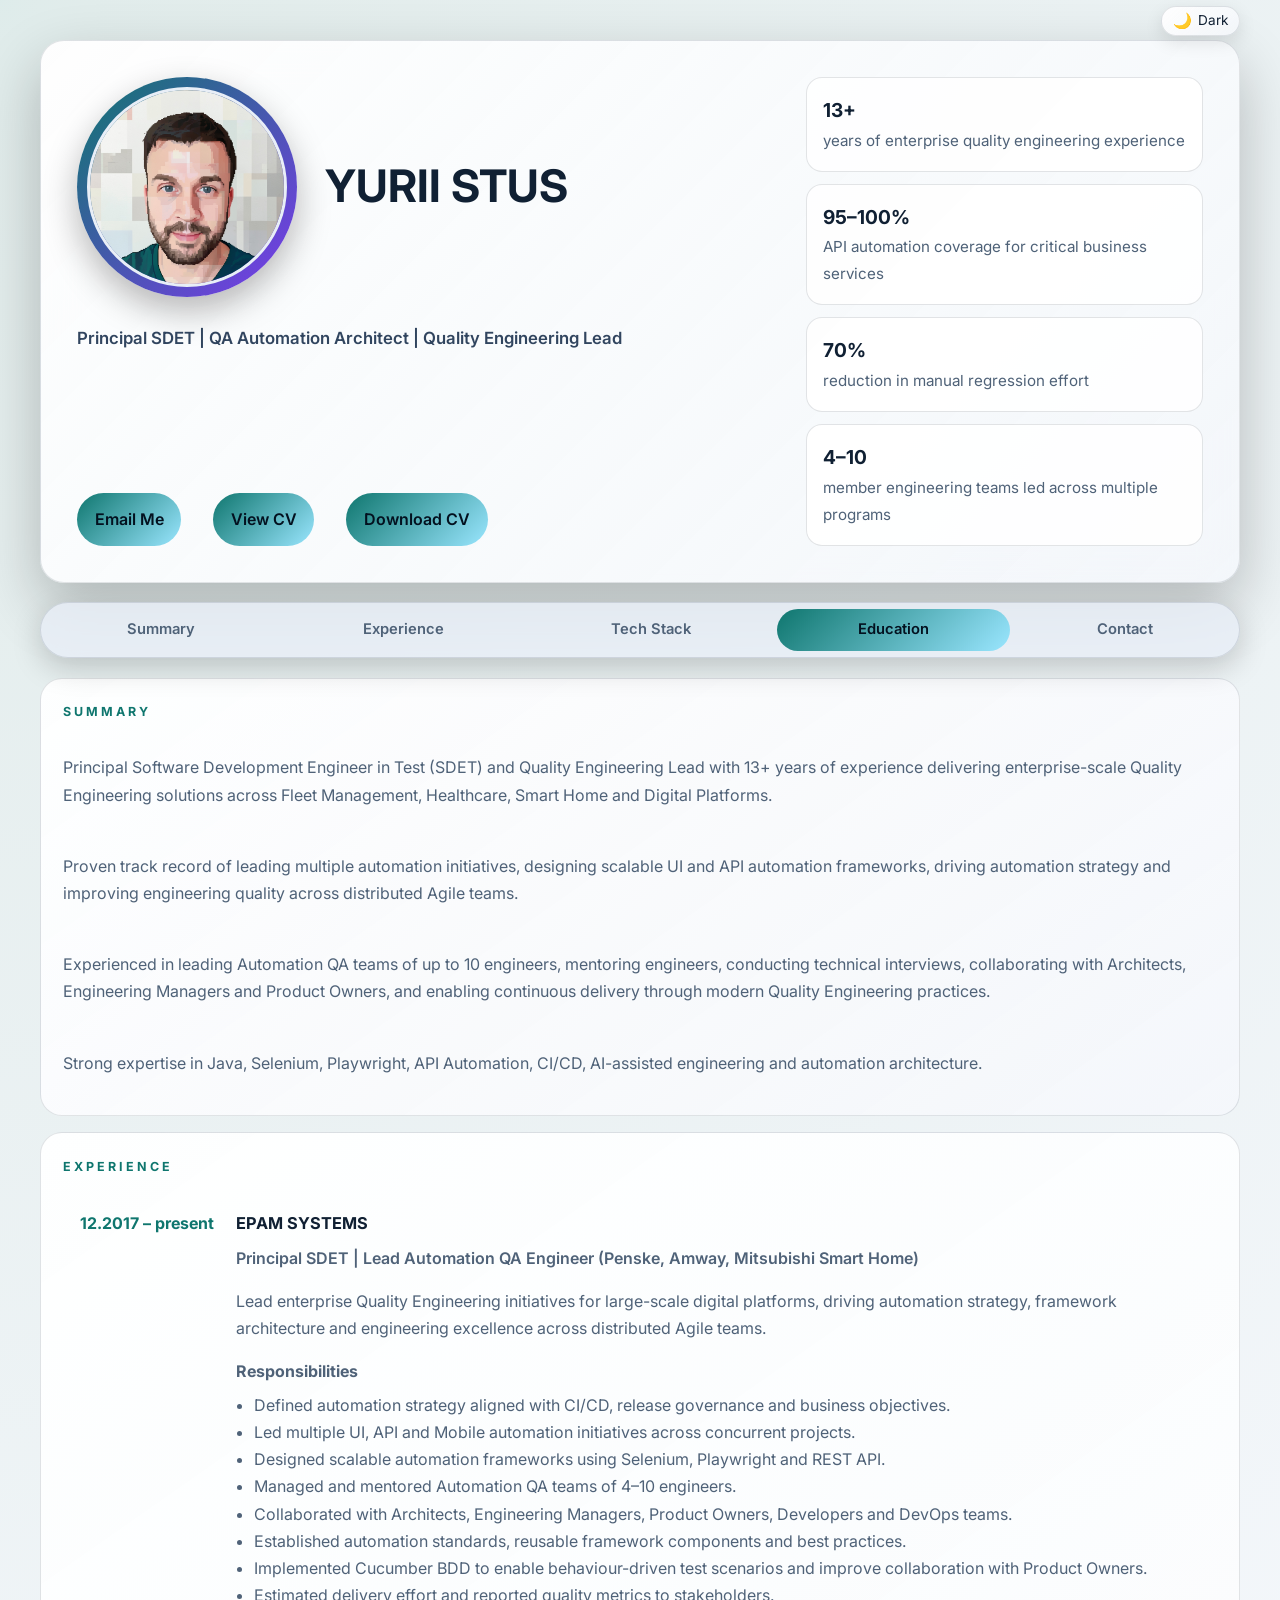
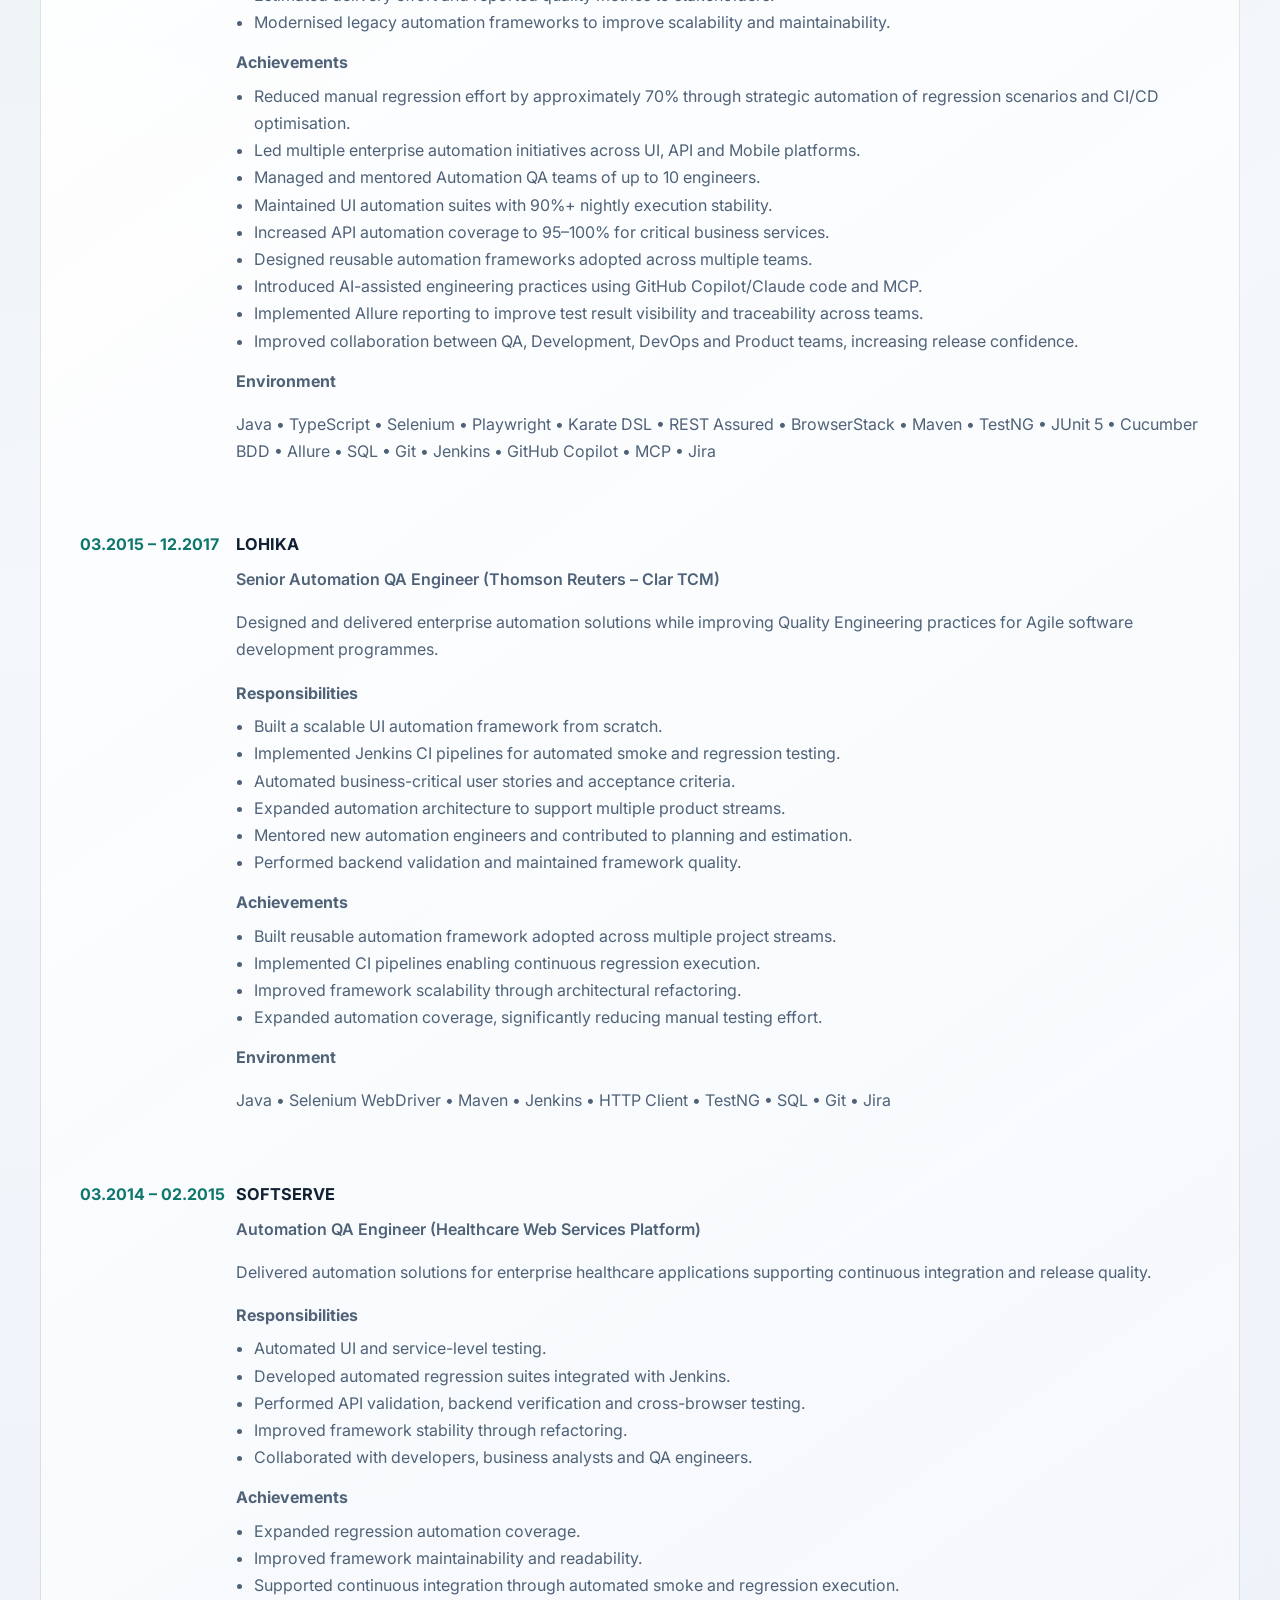
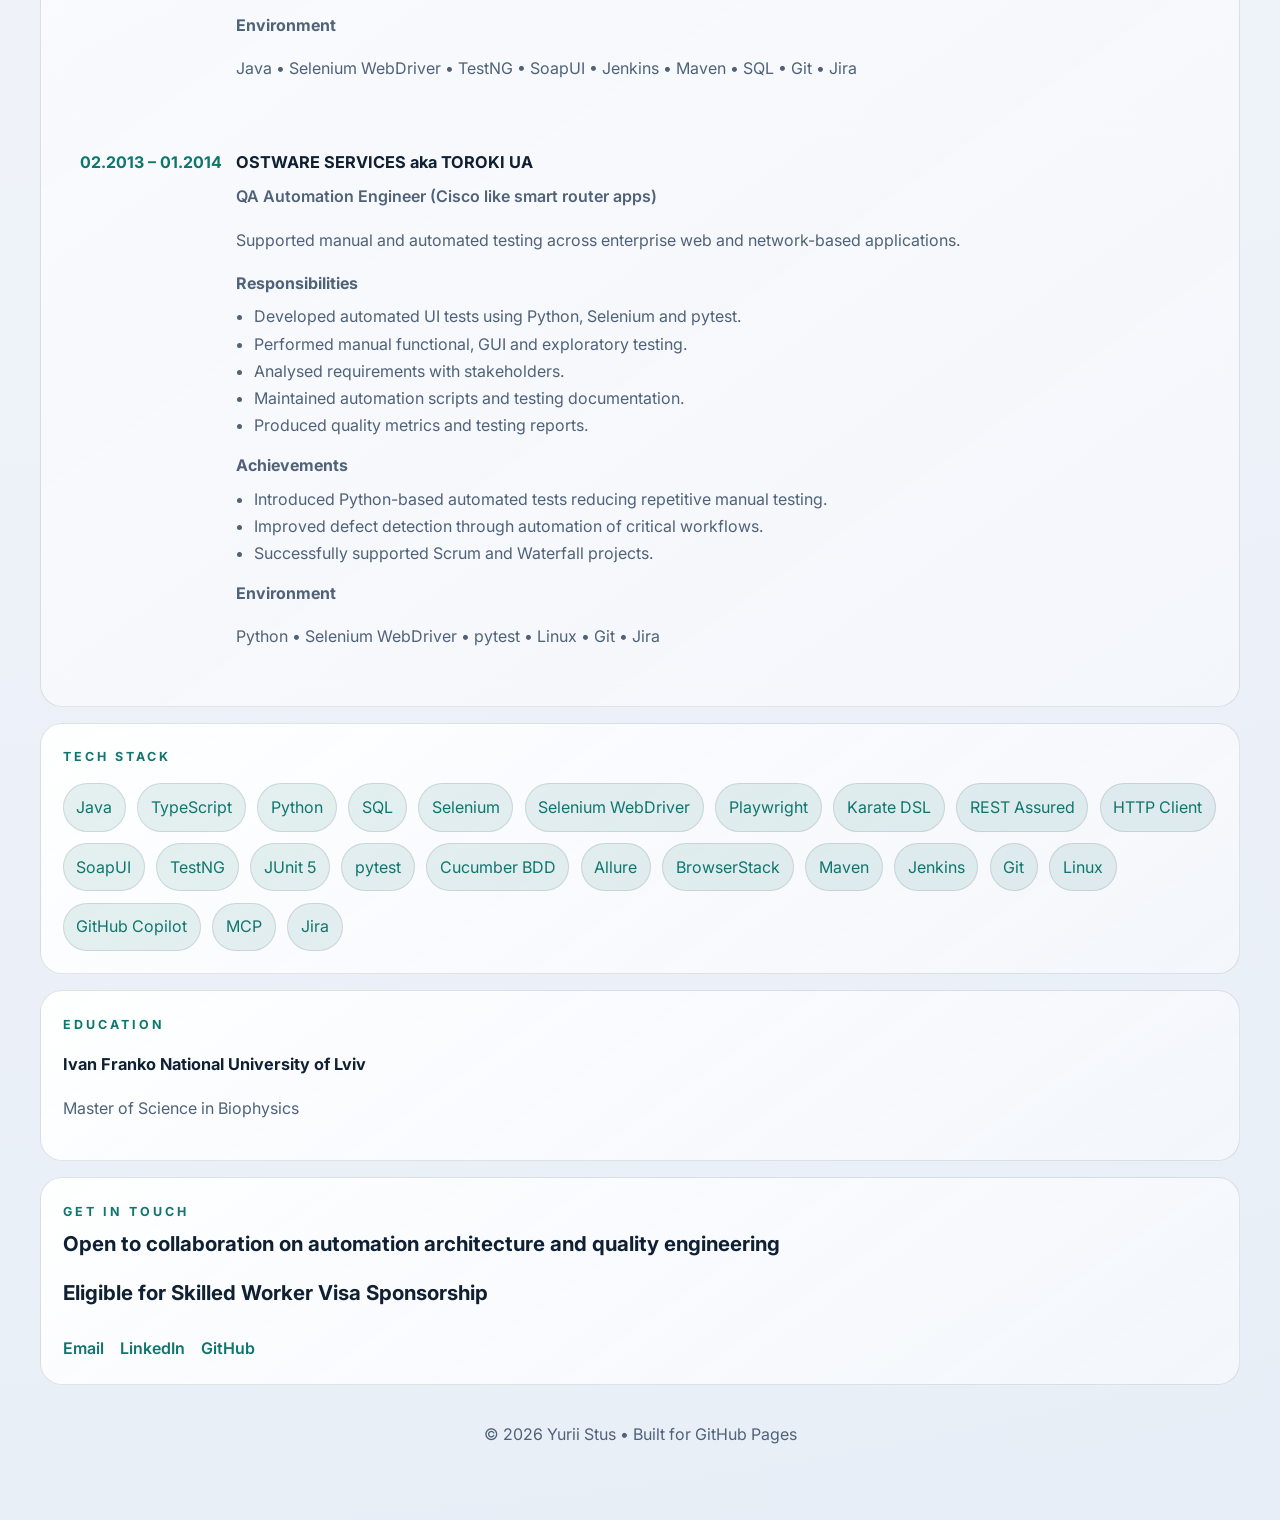
==== about/index.html @ 081aae64 "Enhance about page with profile, tech stack, and email modal Add profile photo and favicon, introduc" ====
<!DOCTYPE html>
<html lang="en">
  <head>
    <meta charset="UTF-8" />
    <meta name="viewport" content="width=device-width, initial-scale=1.0" />
    <link rel="icon" type="image/png" href="assets/favicon.png" />
    <link rel="apple-touch-icon" href="assets/favicon.png" />
    <title>Yurii Stus | About</title>
    <meta
      name="description"
      content="About Yurii Stus, Principal SDET and QA Automation Architect focused on quality engineering, automation strategy, and AI-assisted delivery."
    />
    <link rel="preconnect" href="https://fonts.googleapis.com" />
    <link rel="preconnect" href="https://fonts.gstatic.com" crossorigin />
    <link href="https://fonts.googleapis.com/css2?family=Inter:wght@400;500;600;700;800&display=swap" rel="stylesheet" />
    <link rel="stylesheet" href="styles.css?v=4" />
  </head>
  <body>
    <div class="page-shell">
      <button class="theme-toggle" id="themeToggle" type="button" aria-label="Toggle theme" aria-pressed="false">
        <span class="theme-toggle__icon">🌙</span>
        <span class="theme-toggle__text">Dark</span>
      </button>
      <header class="hero">
        <div class="hero__content">
          <div class="hero__intro">
            <div class="hero__avatar">
              <img src="assets/profile.jpg?v=2" alt="Portrait of Yurii Stus" width="180" height="180" loading="eager" />
            </div>
            <div class="hero__heading">
              <h1>YURII STUS</h1>
            </div>
          </div>
          <p class="hero__role">Principal SDET | QA Automation Architect | Quality Engineering Lead</p>
          <div class="hero__actions">
            <a class="btn btn--primary" href="mailto:stusyura@gmail.com" data-email-trigger>Email Me</a>
            <a class="btn btn--primary" href="../index.html">View CV</a>
            <a class="btn btn--primary" href="../CV.pdf" download="Yurii-Stus-CV.pdf">Download CV</a>
          </div>
        </div>
        <div class="hero__stats" aria-label="Career highlights">
          <div class="stat-card">
            <strong>13+</strong>
            <span>years of enterprise quality engineering experience</span>
          </div>
          <div class="stat-card">
            <strong>95–100%</strong>
            <span>API automation coverage for critical business services</span>
          </div>
          <div class="stat-card">
            <strong>70%</strong>
            <span>reduction in manual regression effort</span>
          </div>
          <div class="stat-card">
            <strong>4–10</strong>
            <span>member engineering teams led across multiple programs</span>
          </div>
        </div>
      </header>

      <nav class="section-nav" aria-label="Page sections">
        <a href="#summary">Summary</a>
        <a href="#experience">Experience</a>
        <a href="#techstack">Tech Stack</a>
        <a href="#education">Education</a>
        <a href="#contact">Contact</a>
      </nav>

      <main>
        <section id="summary" class="panel">
          <div class="panel__header">
            <p class="eyebrow">Summary</p>
          </div>
          <div class="copy-block">
            <p>Principal Software Development Engineer in Test (SDET) and Quality Engineering Lead with 13+ years of experience delivering enterprise-scale Quality Engineering solutions across Fleet Management, Healthcare, Smart Home and Digital Platforms.</p>
            <p>Proven track record of leading multiple automation initiatives, designing scalable UI and API automation frameworks, driving automation strategy and improving engineering quality across distributed Agile teams.</p>
            <p>Experienced in leading Automation QA teams of up to 10 engineers, mentoring engineers, conducting technical interviews, collaborating with Architects, Engineering Managers and Product Owners, and enabling continuous delivery through modern Quality Engineering practices.</p>
            <p>Strong expertise in Java, Selenium, Playwright, API Automation, CI/CD, AI-assisted engineering and automation architecture.</p>
          </div>
        </section>

        <section id="experience" class="panel">
          <div class="panel__header">
            <p class="eyebrow">Experience</p>
          </div>
          <div class="timeline">
            <article class="timeline-item">
              <div class="timeline-item__meta">12.2017 – present</div>
              <div>
                <h3>EPAM SYSTEMS</h3>
                <p class="timeline-item__role">Principal SDET | Lead Automation QA Engineer (Penske, Amway, Mitsubishi Smart Home)</p>
                <p>Lead enterprise Quality Engineering initiatives for large-scale digital platforms, driving automation strategy, framework architecture and engineering excellence across distributed Agile teams.</p>
                <p class="timeline-item__subheading">Responsibilities</p>
                <ul>
                  <li>Defined automation strategy aligned with CI/CD, release governance and business objectives.</li>
                  <li>Led multiple UI, API and Mobile automation initiatives across concurrent projects.</li>
                  <li>Designed scalable automation frameworks using Selenium, Playwright and REST API.</li>
                  <li>Managed and mentored Automation QA teams of 4–10 engineers.</li>
                  <li>Collaborated with Architects, Engineering Managers, Product Owners, Developers and DevOps teams.</li>
                  <li>Established automation standards, reusable framework components and best practices.</li>
                  <li>Implemented Cucumber BDD to enable behaviour-driven test scenarios and improve collaboration with Product Owners.</li>
                  <li>Estimated delivery effort and reported quality metrics to stakeholders.</li>
                  <li>Modernised legacy automation frameworks to improve scalability and maintainability.</li>
                </ul>
                <p class="timeline-item__subheading">Achievements</p>
                <ul>
                  <li>Reduced manual regression effort by approximately 70% through strategic automation of regression scenarios and CI/CD optimisation.</li>
                  <li>Led multiple enterprise automation initiatives across UI, API and Mobile platforms.</li>
                  <li>Managed and mentored Automation QA teams of up to 10 engineers.</li>
                  <li>Maintained UI automation suites with 90%+ nightly execution stability.</li>
                  <li>Increased API automation coverage to 95–100% for critical business services.</li>
                  <li>Designed reusable automation frameworks adopted across multiple teams.</li>
                  <li>Introduced AI-assisted engineering practices using GitHub Copilot/Claude code and MCP.</li>
                  <li>Implemented Allure reporting to improve test result visibility and traceability across teams.</li>
                  <li>Improved collaboration between QA, Development, DevOps and Product teams, increasing release confidence.</li>
                </ul>
                <p class="timeline-item__subheading">Environment</p>
                <p class="timeline-item__env">Java • TypeScript • Selenium • Playwright • Karate DSL • REST Assured • BrowserStack • Maven • TestNG • JUnit 5 • Cucumber BDD • Allure • SQL • Git • Jenkins • GitHub Copilot • MCP • Jira</p>
              </div>
            </article>

            <article class="timeline-item">
              <div class="timeline-item__meta">03.2015 – 12.2017</div>
              <div>
                <h3>LOHIKA</h3>
                <p class="timeline-item__role">Senior Automation QA Engineer (Thomson Reuters – Clar TCM)</p>
                <p>Designed and delivered enterprise automation solutions while improving Quality Engineering practices for Agile software development programmes.</p>
                <p class="timeline-item__subheading">Responsibilities</p>
                <ul>
                  <li>Built a scalable UI automation framework from scratch.</li>
                  <li>Implemented Jenkins CI pipelines for automated smoke and regression testing.</li>
                  <li>Automated business-critical user stories and acceptance criteria.</li>
                  <li>Expanded automation architecture to support multiple product streams.</li>
                  <li>Mentored new automation engineers and contributed to planning and estimation.</li>
                  <li>Performed backend validation and maintained framework quality.</li>
                </ul>
                <p class="timeline-item__subheading">Achievements</p>
                <ul>
                  <li>Built reusable automation framework adopted across multiple project streams.</li>
                  <li>Implemented CI pipelines enabling continuous regression execution.</li>
                  <li>Improved framework scalability through architectural refactoring.</li>
                  <li>Expanded automation coverage, significantly reducing manual testing effort.</li>
                </ul>
                <p class="timeline-item__subheading">Environment</p>
                <p class="timeline-item__env">Java • Selenium WebDriver • Maven • Jenkins • HTTP Client • TestNG • SQL • Git • Jira</p>
              </div>
            </article>

            <article class="timeline-item">
              <div class="timeline-item__meta">03.2014 – 02.2015</div>
              <div>
                <h3>SOFTSERVE</h3>
                <p class="timeline-item__role">Automation QA Engineer (Healthcare Web Services Platform)</p>
                <p>Delivered automation solutions for enterprise healthcare applications supporting continuous integration and release quality.</p>
                <p class="timeline-item__subheading">Responsibilities</p>
                <ul>
                  <li>Automated UI and service-level testing.</li>
                  <li>Developed automated regression suites integrated with Jenkins.</li>
                  <li>Performed API validation, backend verification and cross-browser testing.</li>
                  <li>Improved framework stability through refactoring.</li>
                  <li>Collaborated with developers, business analysts and QA engineers.</li>
                </ul>
                <p class="timeline-item__subheading">Achievements</p>
                <ul>
                  <li>Expanded regression automation coverage.</li>
                  <li>Improved framework maintainability and readability.</li>
                  <li>Supported continuous integration through automated smoke and regression execution.</li>
                </ul>
                <p class="timeline-item__subheading">Environment</p>
                <p class="timeline-item__env">Java • Selenium WebDriver • TestNG • SoapUI • Jenkins • Maven • SQL • Git • Jira</p>
              </div>
            </article>

            <article class="timeline-item">
              <div class="timeline-item__meta">02.2013 – 01.2014</div>
              <div>
                <h3>OSTWARE SERVICES aka TOROKI UA</h3>
                <p class="timeline-item__role">QA Automation Engineer (Cisco like smart router apps)</p>
                <p>Supported manual and automated testing across enterprise web and network-based applications.</p>
                <p class="timeline-item__subheading">Responsibilities</p>
                <ul>
                  <li>Developed automated UI tests using Python, Selenium and pytest.</li>
                  <li>Performed manual functional, GUI and exploratory testing.</li>
                  <li>Analysed requirements with stakeholders.</li>
                  <li>Maintained automation scripts and testing documentation.</li>
                  <li>Produced quality metrics and testing reports.</li>
                </ul>
                <p class="timeline-item__subheading">Achievements</p>
                <ul>
                  <li>Introduced Python-based automated tests reducing repetitive manual testing.</li>
                  <li>Improved defect detection through automation of critical workflows.</li>
                  <li>Successfully supported Scrum and Waterfall projects.</li>
                </ul>
                <p class="timeline-item__subheading">Environment</p>
                <p class="timeline-item__env">Python • Selenium WebDriver • pytest • Linux • Git • Jira</p>
              </div>
            </article>
          </div>
        </section>

        <section id="techstack" class="panel">
          <div class="panel__header">
            <p class="eyebrow">Tech Stack</p>
          </div>
          <div class="badge-list">
            <span>Java</span>
            <span>TypeScript</span>
            <span>Python</span>
            <span>SQL</span>
            <span>Selenium</span>
            <span>Selenium WebDriver</span>
            <span>Playwright</span>
            <span>Karate DSL</span>
            <span>REST Assured</span>
            <span>HTTP Client</span>
            <span>SoapUI</span>
            <span>TestNG</span>
            <span>JUnit 5</span>
            <span>pytest</span>
            <span>Cucumber BDD</span>
            <span>Allure</span>
            <span>BrowserStack</span>
            <span>Maven</span>
            <span>Jenkins</span>
            <span>Git</span>
            <span>Linux</span>
            <span>GitHub Copilot</span>
            <span>MCP</span>
            <span>Jira</span>
          </div>
        </section>

        <section id="education" class="panel">
          <div class="panel__header">
            <p class="eyebrow">Education</p>
          </div>
          <div class="education-list">
            <article>
              <h3>Ivan Franko National University of Lviv</h3>
              <p>Master of Science in Biophysics</p>
            </article>
          </div>
        </section>

        <section id="contact" class="panel panel--contact">
          <div class="panel__header">
            <p class="eyebrow">Get in Touch</p>
            <p class="contact-heading contact-heading--lead">Open to collaboration on automation architecture and quality engineering</p>
          </div>
          <p class="contact-heading">Eligible for Skilled Worker Visa Sponsorship</p>
          <div class="contact-links">
            <a href="mailto:stusyura@gmail.com" data-email-trigger>Email</a>
            <a href="https://www.linkedin.com/in/yury-stus-a6939b69/" target="_blank" rel="noreferrer">LinkedIn</a>
            <a href="https://github.com/yurastus" target="_blank" rel="noreferrer">GitHub</a>
          </div>
        </section>
      </main>

      <footer class="footer">
        <p>© <span id="year"></span> Yurii Stus • Built for GitHub Pages</p>
      </footer>
    </div>

    <div class="email-modal" id="emailModal" hidden>
      <div class="email-modal__backdrop" data-email-close></div>
      <div class="email-modal__dialog" role="dialog" aria-modal="true" aria-labelledby="emailModalTitle">
        <button class="email-modal__close" type="button" data-email-close aria-label="Close">&times;</button>
        <p class="eyebrow">Get in touch</p>
        <h2 id="emailModalTitle" class="email-modal__title">Email Yurii</h2>
        <p class="email-modal__desc">Pick your mail app — your message opens pre-filled and ready to send.</p>
        <div class="email-modal__address">
          <span id="emailModalAddress">stusyura@gmail.com</span>
          <button class="email-modal__copy" type="button" data-email-copy>Copy</button>
        </div>
        <div class="email-modal__actions">
          <a class="btn btn--primary" data-email-gmail target="_blank" rel="noopener noreferrer">Open in Gmail</a>
          <a class="btn btn--secondary" data-email-outlook target="_blank" rel="noopener noreferrer">Open in Outlook</a>
          <a class="btn btn--secondary" data-email-default>Default mail app</a>
        </div>
      </div>
    </div>

    <script>
      const yearLabel = document.getElementById('year');
      const themeToggle = document.getElementById('themeToggle');
      const root = document.documentElement;
      const storedTheme = localStorage.getItem('about-theme');
      const prefersDark = window.matchMedia('(prefers-color-scheme: dark)').matches;
      const initialTheme = storedTheme || (prefersDark ? 'dark' : 'light');

      if (yearLabel) {
        yearLabel.textContent = new Date().getFullYear();
      }

      const applyTheme = (theme) => {
        const isDark = theme === 'dark';
        root.setAttribute('data-theme', theme);
        themeToggle.setAttribute('aria-pressed', String(isDark));
        themeToggle.querySelector('.theme-toggle__icon').textContent = isDark ? '☀️' : '🌙';
        themeToggle.querySelector('.theme-toggle__text').textContent = isDark ? 'Light' : 'Dark';
      };

      applyTheme(initialTheme);

      themeToggle.addEventListener('click', () => {
        const nextTheme = root.getAttribute('data-theme') === 'dark' ? 'light' : 'dark';
        localStorage.setItem('about-theme', nextTheme);
        applyTheme(nextTheme);
      });

      (function setupEmailModal() {
        const modal = document.getElementById('emailModal');
        const triggers = document.querySelectorAll('[data-email-trigger]');
        if (!modal || !triggers.length) return;

        const address = 'stusyura@gmail.com';
        const subject = "Let's connect — opportunity to discuss";
        const body = 'Hi Yurii,\n\n';
        const enc = encodeURIComponent;

        const dialog = modal.querySelector('.email-modal__dialog');
        const copyBtn = modal.querySelector('[data-email-copy]');
        const gmailLink = modal.querySelector('[data-email-gmail]');
        const outlookLink = modal.querySelector('[data-email-outlook]');
        const defaultLink = modal.querySelector('[data-email-default]');

        gmailLink.href = `https://mail.google.com/mail/?view=cm&fs=1&to=${enc(address)}&su=${enc(subject)}&body=${enc(body)}`;
        outlookLink.href = `https://outlook.office.com/mail/deeplink/compose?to=${enc(address)}&subject=${enc(subject)}&body=${enc(body)}`;
        defaultLink.href = `mailto:${address}?subject=${enc(subject)}&body=${enc(body)}`;

        let lastFocused = null;

        const openModal = (event) => {
          if (event) event.preventDefault();
          lastFocused = document.activeElement;
          modal.hidden = false;
          document.body.style.overflow = 'hidden';
          requestAnimationFrame(() => modal.classList.add('is-open'));
          gmailLink.focus();
        };

        const closeModal = () => {
          modal.classList.remove('is-open');
          document.body.style.overflow = '';
          const finish = () => {
            modal.hidden = true;
            dialog.removeEventListener('transitionend', finish);
          };
          dialog.addEventListener('transitionend', finish);
          setTimeout(finish, 250);
          if (lastFocused && typeof lastFocused.focus === 'function') lastFocused.focus();
        };

        triggers.forEach((trigger) => trigger.addEventListener('click', openModal));

        modal.querySelectorAll('[data-email-close]').forEach((el) => el.addEventListener('click', closeModal));

        document.addEventListener('keydown', (event) => {
          if (event.key === 'Escape' && !modal.hidden) closeModal();
        });

        copyBtn.addEventListener('click', async () => {
          try {
            await navigator.clipboard.writeText(address);
          } catch (err) {
            const temp = document.createElement('input');
            temp.value = address;
            document.body.appendChild(temp);
            temp.select();
            document.execCommand('copy');
            document.body.removeChild(temp);
          }
          const original = copyBtn.textContent;
          copyBtn.textContent = 'Copied!';
          copyBtn.classList.add('is-copied');
          setTimeout(() => {
            copyBtn.textContent = original;
            copyBtn.classList.remove('is-copied');
          }, 1600);
        });
      })();

      (function setupSectionNav() {
        const navLinks = document.querySelectorAll('.section-nav a');
        const sections = document.querySelectorAll('main .panel[id]');
        if (!navLinks.length || !sections.length) return;

        const setActive = (id) => {
          navLinks.forEach((link) => {
            link.classList.toggle('active', link.getAttribute('href') === `#${id}`);
          });
        };

        const observer = new IntersectionObserver(
          (entries) => {
            entries.forEach((entry) => {
              if (entry.isIntersecting) setActive(entry.target.id);
            });
          },
          { rootMargin: '-45% 0px -50% 0px', threshold: 0 }
        );

        sections.forEach((section) => observer.observe(section));
      })();
    </script>
  </body>
</html>
---- about/styles.css ----
:root {
  color-scheme: dark;
  --bg: #07111f;
  --bg-2: #111c2f;
  --panel: rgba(255, 255, 255, 0.06);
  --panel-strong: rgba(255, 255, 255, 0.09);
  --text: #f5f7fb;
  --muted: #aeb8c9;
  --accent: #67e8f9;
  --accent-2: #8b5cf6;
  --border: rgba(255, 255, 255, 0.12);
  --hero-bg: linear-gradient(135deg, rgba(255,255,255,0.08), rgba(255,255,255,0.03));
  --panel-bg: linear-gradient(145deg, rgba(255,255,255,0.07), rgba(255,255,255,0.03));
  --surface: rgba(255,255,255,0.05);
  --role-text: #dfe7ff;
  --badge-bg: rgba(103, 232, 249, 0.12);
  --badge-text: #d7f8ff;
}

:root[data-theme='light'] {
  color-scheme: light;
  --bg: #f4f7fb;
  --bg-2: #e8eef7;
  --panel: rgba(7, 17, 31, 0.04);
  --panel-strong: rgba(7, 17, 31, 0.08);
  --text: #102033;
  --muted: #4f6278;
  --accent: #0f766e;
  --accent-2: #7c3aed;
  --border: rgba(16, 32, 51, 0.12);
  --hero-bg: linear-gradient(135deg, rgba(255,255,255,0.95), rgba(244,247,251,0.85));
  --panel-bg: linear-gradient(145deg, rgba(255,255,255,0.95), rgba(244,247,251,0.9));
  --surface: rgba(255,255,255,0.9);
  --role-text: #31455f;
  --badge-bg: rgba(15, 118, 110, 0.1);
  --badge-text: #0f766e;
}

* { box-sizing: border-box; }
html { scroll-behavior: smooth; }
body {
  margin: 0;
  font-family: 'Inter', sans-serif;
  color: var(--text);
  background: radial-gradient(circle at top left, color-mix(in srgb, var(--accent) 14%, transparent) 0%, var(--bg) 45%, var(--bg-2) 100%);
  line-height: 1.7;
  transition: background 220ms ease, color 220ms ease;
}

a { color: inherit; }
.page-shell {
  width: min(1200px, calc(100% - 2rem));
  margin: 0 auto;
  padding: 2.5rem 0 3rem;
  position: relative;
}

.theme-toggle {
  position: absolute;
  top: 0.35rem;
  right: 0;
  z-index: 10;
  display: inline-flex;
  align-items: center;
  justify-content: center;
  gap: 0.35rem;
  border: 1px solid var(--border);
  background: var(--hero-bg);
  color: var(--text);
  border-radius: 999px;
  padding: 0.4rem 0.7rem;
  cursor: pointer;
  font: inherit;
  font-size: 0.85rem;
  line-height: 1;
  box-shadow: 0 6px 18px rgba(0, 0, 0, 0.1);
  backdrop-filter: blur(8px);
}

.theme-toggle__icon {
  font-size: 0.95rem;
  line-height: 1;
}

.hero {
  display: grid;
  grid-template-columns: 1.6fr 0.9fr;
  gap: 1.5rem;
  padding: 2.25rem;
  border: 1px solid var(--border);
  border-radius: 24px;
  background: var(--hero-bg);
  box-shadow: 0 24px 60px rgba(0, 0, 0, 0.24);
  backdrop-filter: blur(18px);
}

.hero__intro {
  display: flex;
  align-items: center;
  gap: 1.75rem;
  margin: 0 0 1.1rem;
}

.hero__heading {
  min-width: 0;
}

.hero__avatar {
  flex: none;
  display: grid;
  place-items: center;
  width: 220px;
  height: 220px;
  border-radius: 50%;
  background: linear-gradient(135deg, var(--accent), var(--accent-2));
  box-shadow: 0 14px 34px rgba(0, 0, 0, 0.28);
}

.hero__avatar img {
  display: block;
  width: 200px;
  height: 200px;
  border-radius: 50%;
  object-fit: cover;
  object-position: 50% 25%;
  border: 3px solid var(--bg-2);
  box-sizing: border-box;
}

.eyebrow {
  margin: 0 0 0.45rem;
  font-size: 0.78rem;
  font-weight: 700;
  letter-spacing: 0.24em;
  text-transform: uppercase;
  color: var(--accent);
}

.hero h1,
.panel h2 {
  margin: 0;
  font-size: clamp(2rem, 3.5vw, 2.8rem);
  line-height: 1.1;
}

.hero__role {
  margin: 0.6rem 0 0.9rem;
  font-size: 1.05rem;
  font-weight: 600;
  color: var(--role-text);
}

.hero__bio {
  margin: 0 0 1rem;
  max-width: 60ch;
  color: var(--muted);
}

.hero__content {
  display: flex;
  flex-direction: column;
}

.hero__actions {
  display: flex;
  flex-wrap: wrap;
  justify-content: flex-start;
  gap: 2rem;
  margin-top: auto;
  padding-top: 1.5rem;
}

.btn {
  display: inline-flex;
  align-items: center;
  justify-content: center;
  padding: 0.8rem 1.1rem;
  border-radius: 999px;
  text-decoration: none;
  font-weight: 600;
  transition: transform 180ms ease, background 180ms ease;
}

.btn:hover { transform: translateY(-1px); }
.btn--primary {
  color: #03111f;
  background: linear-gradient(135deg, var(--accent), #9ae6ff);
}
.btn--secondary {
  color: var(--text);
  border: 1px solid var(--border);
  background: var(--surface);
}

.hero__stats {
  display: grid;
  gap: 0.75rem;
}

.stat-card {
  padding: 1rem 1rem 1.05rem;
  border-radius: 16px;
  background: var(--surface);
  border: 1px solid var(--border);
}

.stat-card strong {
  display: block;
  font-size: 1.2rem;
  color: var(--text);
}

.stat-card span {
  color: var(--muted);
  font-size: 0.95rem;
}

.section-nav {
  position: sticky;
  top: 0.75rem;
  z-index: 30;
  display: flex;
  flex-wrap: wrap;
  justify-content: center;
  gap: 0.35rem;
  margin: 1.2rem 0 1.25rem;
  padding: 0.35rem;
  border: 1px solid var(--border);
  border-radius: 999px;
  background: color-mix(in srgb, var(--bg-2) 82%, transparent);
  box-shadow: 0 10px 30px rgba(0, 0, 0, 0.18);
  backdrop-filter: blur(14px);
}

.section-nav a {
  flex: 1 1 auto;
  text-align: center;
  white-space: nowrap;
  text-decoration: none;
  padding: 0.55rem 1rem;
  border-radius: 999px;
  color: var(--muted);
  font-size: 0.92rem;
  font-weight: 600;
  transition: color 160ms ease, background 160ms ease;
}

.section-nav a:hover {
  color: var(--text);
  background: var(--surface);
}

.section-nav a.active {
  color: #03111f;
  background: linear-gradient(135deg, var(--accent), #9ae6ff);
  border-color: transparent;
}

.panel {
  margin-top: 1rem;
  scroll-margin-top: 5rem;
  padding: 1.4rem 1.35rem;
  border: 1px solid var(--border);
  border-radius: 22px;
  background: var(--panel-bg);
  box-shadow: inset 0 1px 0 rgba(255,255,255,0.04);
}

.panel__header { margin-bottom: 1rem; }

.cards-grid {
  display: grid;
  grid-template-columns: repeat(2, minmax(0, 1fr));
  gap: 1rem;
}

.cards-grid--two { grid-template-columns: repeat(2, minmax(0, 1fr)); }

.info-card,
.capability-card,
.project-card {
  padding: 1rem 1.05rem;
  border-radius: 16px;
  background: rgba(255,255,255,0.05);
  border: 1px solid rgba(255,255,255,0.08);
}

.info-card h3,
.capability-card h3,
.project-card h3,
.timeline-item h3,
.education-list h3 {
  margin: 0 0 0.45rem;
  font-size: 1.02rem;
}

.info-card p,
.capability-card li,
.project-card p,
.timeline-item p,
.timeline-item li,
.education-list p,
.copy-block p,
.timeline-item__env {
  color: var(--muted);
}

.copy-block {
  display: grid;
  gap: 0.75rem;
}

.timeline-item__subheading {
  margin: 0.8rem 0 0.3rem;
  font-weight: 700;
  color: var(--text);
}

.capability-card ul,
.timeline-item ul {
  padding-left: 1.1rem;
  margin: 0.4rem 0 0;
}

.timeline { display: grid; gap: 1rem; }
.timeline-item {
  display: grid;
  grid-template-columns: 140px 1fr;
  gap: 1rem;
  padding: 1rem 1.05rem;
  border-radius: 16px;
  background: rgba(255,255,255,0.05);
  border: 1px solid rgba(255,255,255,0.08);
}

.timeline-item__meta {
  font-weight: 700;
  color: var(--accent);
  white-space: nowrap;
}

.timeline-item__role {
  margin: 0 0 0.4rem;
  font-weight: 600;
  color: var(--role-text);
}

.project-card a,
.contact-links a {
  display: inline-block;
  margin-top: 0.5rem;
  color: var(--accent);
  font-weight: 600;
  text-decoration: none;
}

.badge-list {
  display: flex;
  flex-wrap: wrap;
  gap: 0.7rem;
}

.badge-list span {
  padding: 0.6rem 0.8rem;
  border-radius: 999px;
  background: var(--badge-bg);
  border: 1px solid var(--border);
  color: var(--badge-text);
}

.education-list {
  display: grid;
  gap: 0.75rem;
}

.panel--contact {
  text-align: left;
}

.contact-links {
  display: flex;
  flex-wrap: wrap;
  justify-content: flex-start;
  gap: 1rem;
  margin-top: 1rem;
}

.contact-heading {
  margin: 0.2rem 0 0;
  font-size: clamp(1.1rem, 1.6vw, 1.35rem);
  font-weight: 700;
  color: var(--text);
}

.contact-heading--lead {
  margin-top: 0.1rem;
  font-size: clamp(1.1rem, 1.6vw, 1.35rem);
  line-height: 1.5;
}

.footer {
  padding: 1.25rem 0 0.5rem;
  text-align: center;
  color: var(--muted);
}

.email-modal {
  position: fixed;
  inset: 0;
  z-index: 100;
  display: flex;
  align-items: center;
  justify-content: center;
  padding: 1.25rem;
}

.email-modal[hidden] { display: none; }

.email-modal__backdrop {
  position: absolute;
  inset: 0;
  background: rgba(3, 9, 18, 0.6);
  backdrop-filter: blur(4px);
  opacity: 0;
  transition: opacity 220ms ease;
}

.email-modal.is-open .email-modal__backdrop { opacity: 1; }

.email-modal__dialog {
  position: relative;
  width: min(420px, 100%);
  padding: 1.75rem 1.6rem 1.6rem;
  border: 1px solid var(--border);
  border-radius: 22px;
  background: var(--panel-bg);
  background-color: var(--bg-2);
  box-shadow: 0 30px 70px rgba(0, 0, 0, 0.45);
  transform: translateY(12px) scale(0.98);
  opacity: 0;
  transition: transform 220ms ease, opacity 220ms ease;
}

.email-modal.is-open .email-modal__dialog {
  transform: translateY(0) scale(1);
  opacity: 1;
}

.email-modal__close {
  position: absolute;
  top: 0.9rem;
  right: 0.9rem;
  width: 2rem;
  height: 2rem;
  display: inline-flex;
  align-items: center;
  justify-content: center;
  border: 1px solid var(--border);
  border-radius: 999px;
  background: var(--surface);
  color: var(--text);
  font-size: 1.2rem;
  line-height: 1;
  cursor: pointer;
  transition: background 160ms ease, transform 160ms ease;
}

.email-modal__close:hover { transform: scale(1.05); }

.email-modal__title { margin: 0 0 0.35rem; font-size: 1.5rem; }

.email-modal__desc {
  margin: 0 0 1.1rem;
  color: var(--muted);
  font-size: 0.95rem;
  line-height: 1.5;
}

.email-modal__address {
  display: flex;
  align-items: center;
  justify-content: space-between;
  gap: 0.75rem;
  padding: 0.55rem 0.55rem 0.55rem 0.9rem;
  margin-bottom: 1.1rem;
  border: 1px solid var(--border);
  border-radius: 999px;
  background: var(--surface);
  font-size: 0.95rem;
  overflow: hidden;
}

.email-modal__address span {
  overflow: hidden;
  text-overflow: ellipsis;
  white-space: nowrap;
}

.email-modal__copy {
  flex-shrink: 0;
  border: 1px solid var(--border);
  border-radius: 999px;
  padding: 0.4rem 0.85rem;
  background: var(--badge-bg);
  color: var(--badge-text);
  font: inherit;
  font-size: 0.82rem;
  font-weight: 700;
  cursor: pointer;
  transition: background 160ms ease, color 160ms ease;
}

.email-modal__copy.is-copied {
  background: var(--accent);
  color: #03111f;
  border-color: transparent;
}

.email-modal__actions {
  display: grid;
  gap: 0.6rem;
}

.email-modal__actions .btn { width: 100%; }

@media (max-width: 860px) {
  .hero { grid-template-columns: 1fr; }
  .cards-grid,
  .cards-grid--two { grid-template-columns: 1fr; }
}

@media (max-width: 640px) {
  .page-shell { width: min(100%, calc(100% - 1rem)); padding-top: 1rem; }
  .hero, .panel { padding: 1rem; }
  .timeline-item { grid-template-columns: 1fr; }
  .hero__intro { flex-direction: column; text-align: center; gap: 1rem; }
  .hero__avatar { width: 156px; height: 156px; }
  .hero__avatar img { width: 140px; height: 140px; }
}
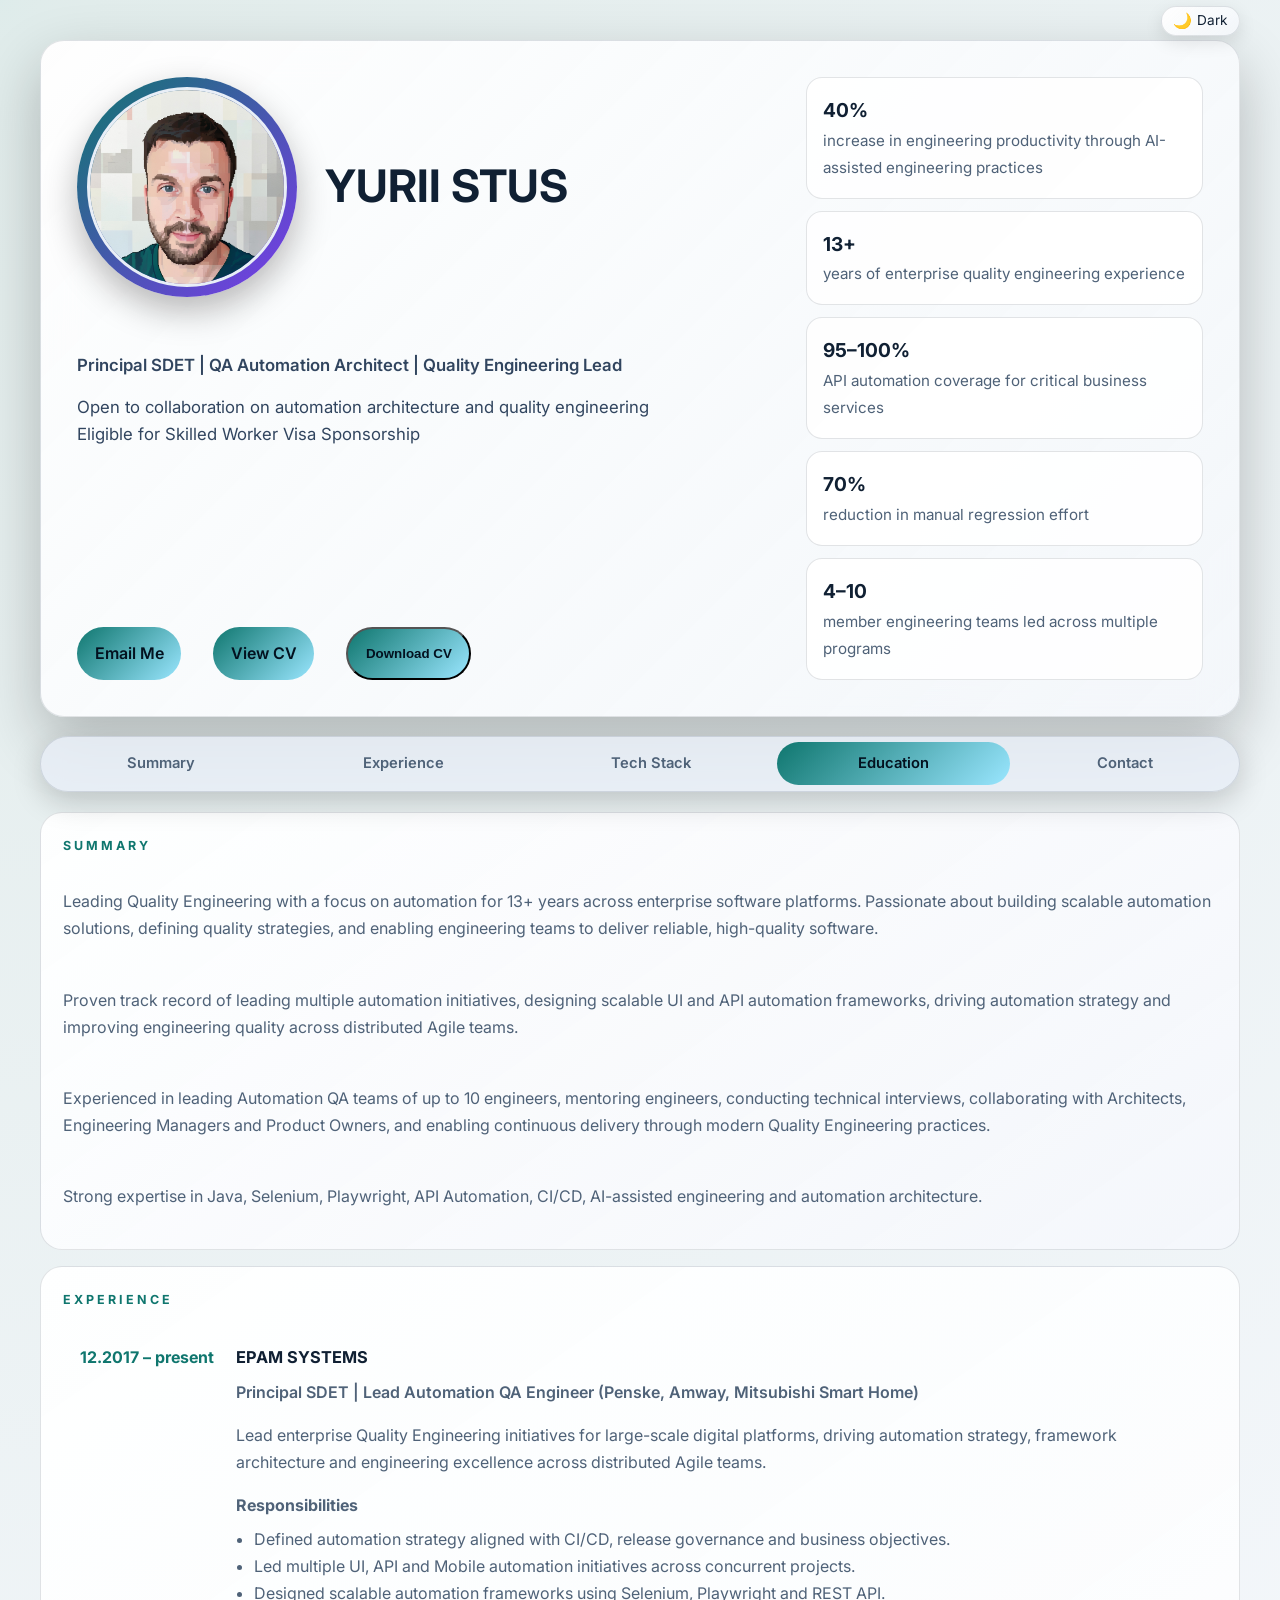
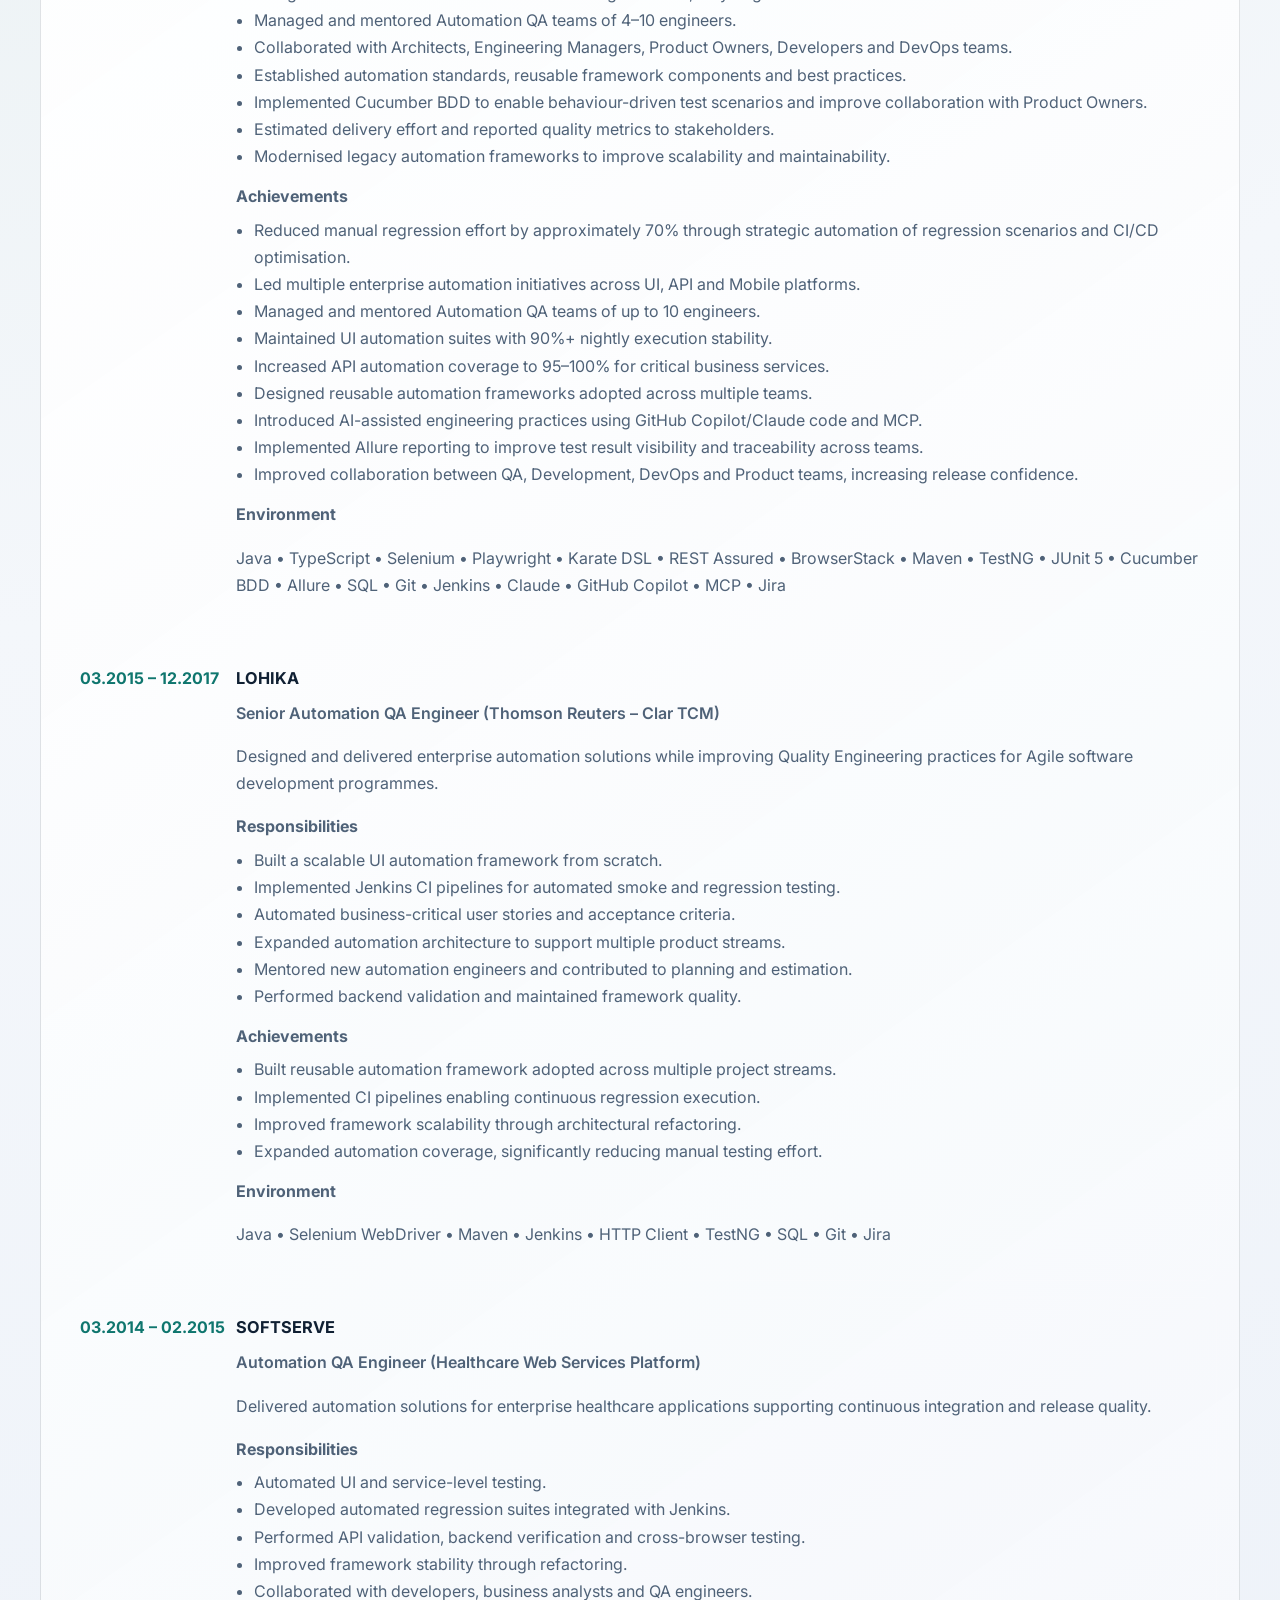
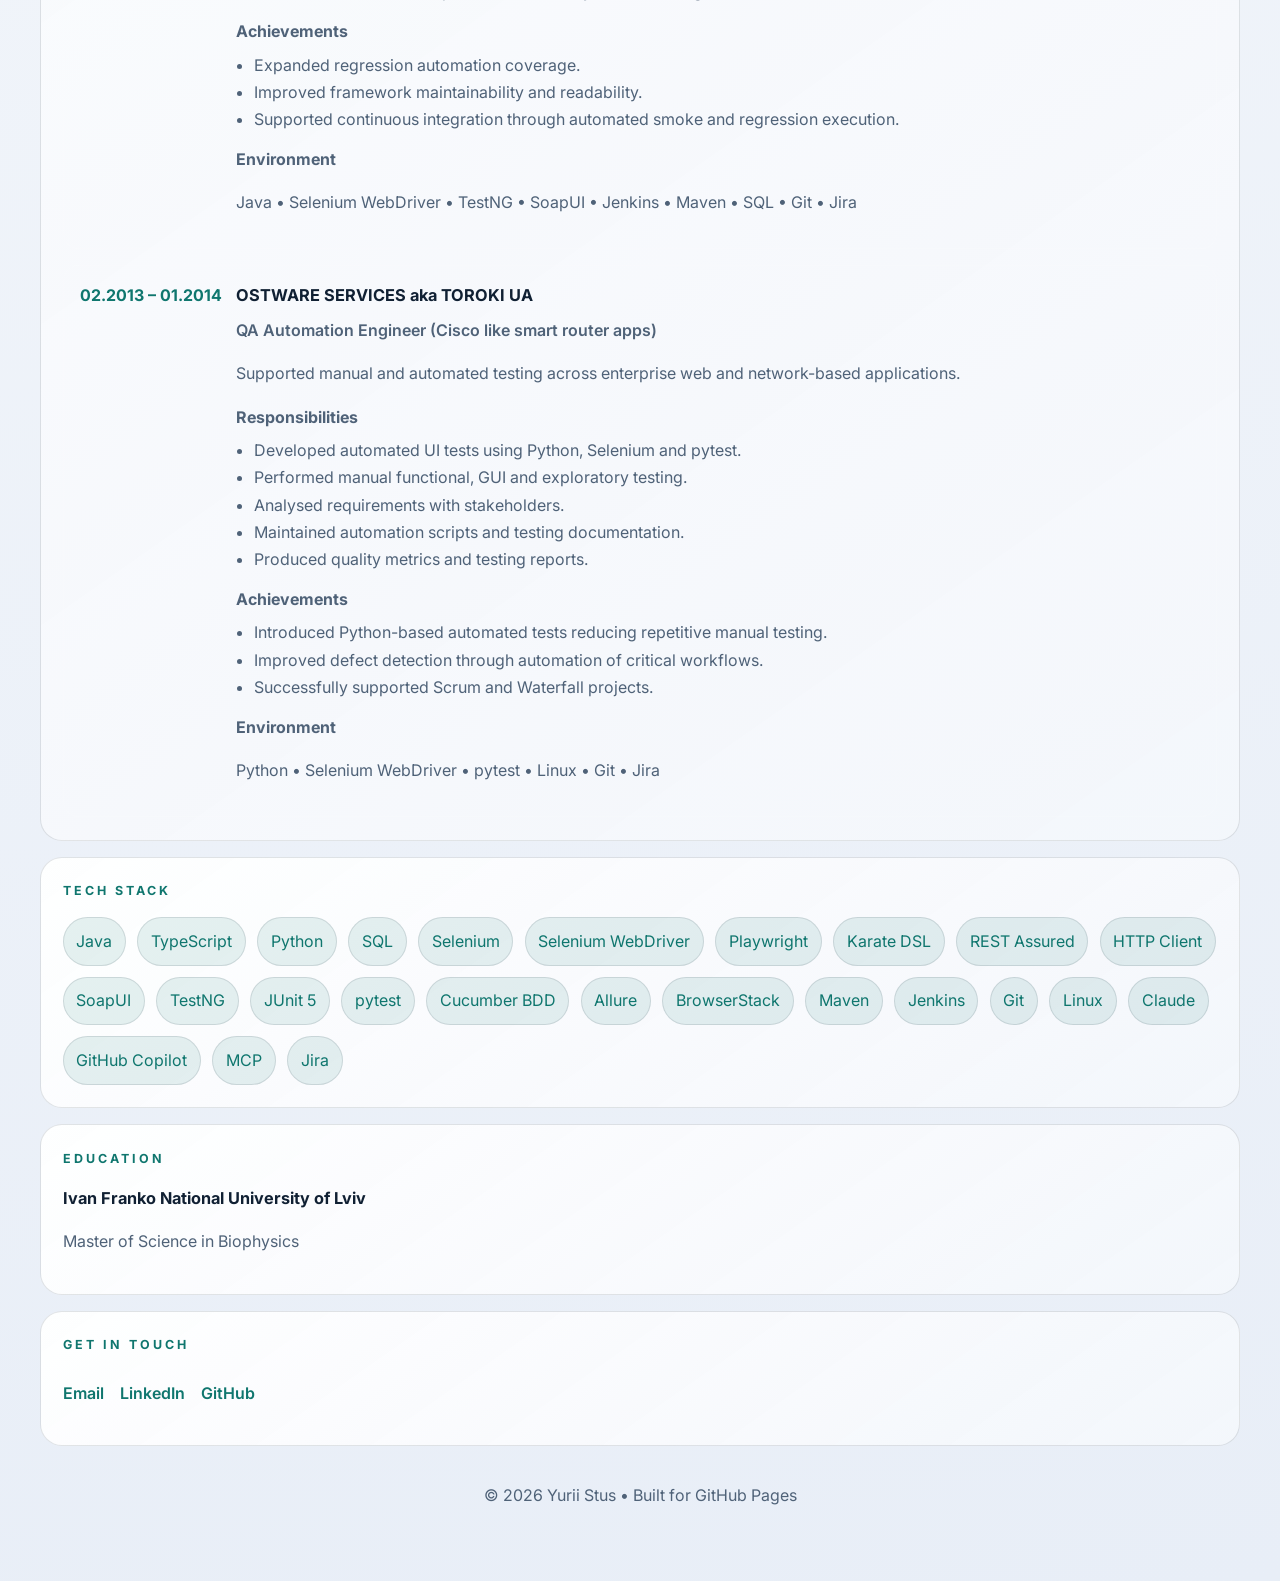
==== commit 37b41710: "updated cv page" ====
--- a/about/index.html
+++ b/about/index.html
@@ -31,14 +31,20 @@
               <h1>YURII STUS</h1>
             </div>
           </div>
+          <br>
           <p class="hero__role">Principal SDET | QA Automation Architect | Quality Engineering Lead</p>
+          <p class="hero__tagline">Open to collaboration on automation architecture and quality engineering<br>Eligible for Skilled Worker Visa Sponsorship</p>
           <div class="hero__actions">
             <a class="btn btn--primary" href="mailto:stusyura@gmail.com" data-email-trigger>Email Me</a>
-            <a class="btn btn--primary" href="../index.html">View CV</a>
-            <a class="btn btn--primary" href="../CV.pdf" download="Yurii-Stus-CV.pdf">Download CV</a>
+            <a class="btn btn--primary" href="../viewCV/">View CV</a>
+            <button class="btn btn--primary" data-cv-download>Download CV</button>
           </div>
         </div>
         <div class="hero__stats" aria-label="Career highlights">
+          <div class="stat-card">
+            <strong>40%</strong>
+            <span>increase in engineering productivity through AI-assisted engineering practices</span>
+          </div>
           <div class="stat-card">
             <strong>13+</strong>
             <span>years of enterprise quality engineering experience</span>
@@ -72,7 +78,7 @@
             <p class="eyebrow">Summary</p>
           </div>
           <div class="copy-block">
-            <p>Principal Software Development Engineer in Test (SDET) and Quality Engineering Lead with 13+ years of experience delivering enterprise-scale Quality Engineering solutions across Fleet Management, Healthcare, Smart Home and Digital Platforms.</p>
+            <p>Leading Quality Engineering with a focus on automation for 13+ years across enterprise software platforms. Passionate about building scalable automation solutions, defining quality strategies, and enabling engineering teams to deliver reliable, high-quality software.</p>
             <p>Proven track record of leading multiple automation initiatives, designing scalable UI and API automation frameworks, driving automation strategy and improving engineering quality across distributed Agile teams.</p>
             <p>Experienced in leading Automation QA teams of up to 10 engineers, mentoring engineers, conducting technical interviews, collaborating with Architects, Engineering Managers and Product Owners, and enabling continuous delivery through modern Quality Engineering practices.</p>
             <p>Strong expertise in Java, Selenium, Playwright, API Automation, CI/CD, AI-assisted engineering and automation architecture.</p>
@@ -115,7 +121,7 @@
                   <li>Improved collaboration between QA, Development, DevOps and Product teams, increasing release confidence.</li>
                 </ul>
                 <p class="timeline-item__subheading">Environment</p>
-                <p class="timeline-item__env">Java • TypeScript • Selenium • Playwright • Karate DSL • REST Assured • BrowserStack • Maven • TestNG • JUnit 5 • Cucumber BDD • Allure • SQL • Git • Jenkins • GitHub Copilot • MCP • Jira</p>
+                <p class="timeline-item__env">Java • TypeScript • Selenium • Playwright • Karate DSL • REST Assured • BrowserStack • Maven • TestNG • JUnit 5 • Cucumber BDD • Allure • SQL • Git • Jenkins • Claude • GitHub Copilot • MCP • Jira</p>
               </div>
             </article>
 
@@ -224,6 +230,7 @@
             <span>Jenkins</span>
             <span>Git</span>
             <span>Linux</span>
+            <span>Claude</span>
             <span>GitHub Copilot</span>
             <span>MCP</span>
             <span>Jira</span>
@@ -245,9 +252,6 @@
         <section id="contact" class="panel panel--contact">
           <div class="panel__header">
             <p class="eyebrow">Get in Touch</p>
-            <p class="contact-heading contact-heading--lead">Open to collaboration on automation architecture and quality engineering</p>
-          </div>
-          <p class="contact-heading">Eligible for Skilled Worker Visa Sponsorship</p>
           <div class="contact-links">
             <a href="mailto:stusyura@gmail.com" data-email-trigger>Email</a>
             <a href="https://www.linkedin.com/in/yury-stus-a6939b69/" target="_blank" rel="noreferrer">LinkedIn</a>
@@ -402,6 +406,13 @@
 
         sections.forEach((section) => observer.observe(section));
       })();
+      const cvDownloadBtn = document.querySelector('[data-cv-download]');
+      if (cvDownloadBtn) {
+        cvDownloadBtn.addEventListener('click', () => {
+          const win = window.open('../viewCV/', '_blank');
+          win.addEventListener('load', () => win.print());
+        });
+      }
     </script>
   </body>
 </html>
--- a/about/styles.css
+++ b/about/styles.css
@@ -150,6 +150,15 @@
   color: var(--role-text);
 }
 
+.hero__tagline {
+  margin: 0;
+  font-size: 1.05rem;
+  font-weight: 400;
+  color: var(--role-text);
+  line-height: 1.6;
+}
+
+
 .hero__bio {
   margin: 0 0 1rem;
   max-width: 60ch;
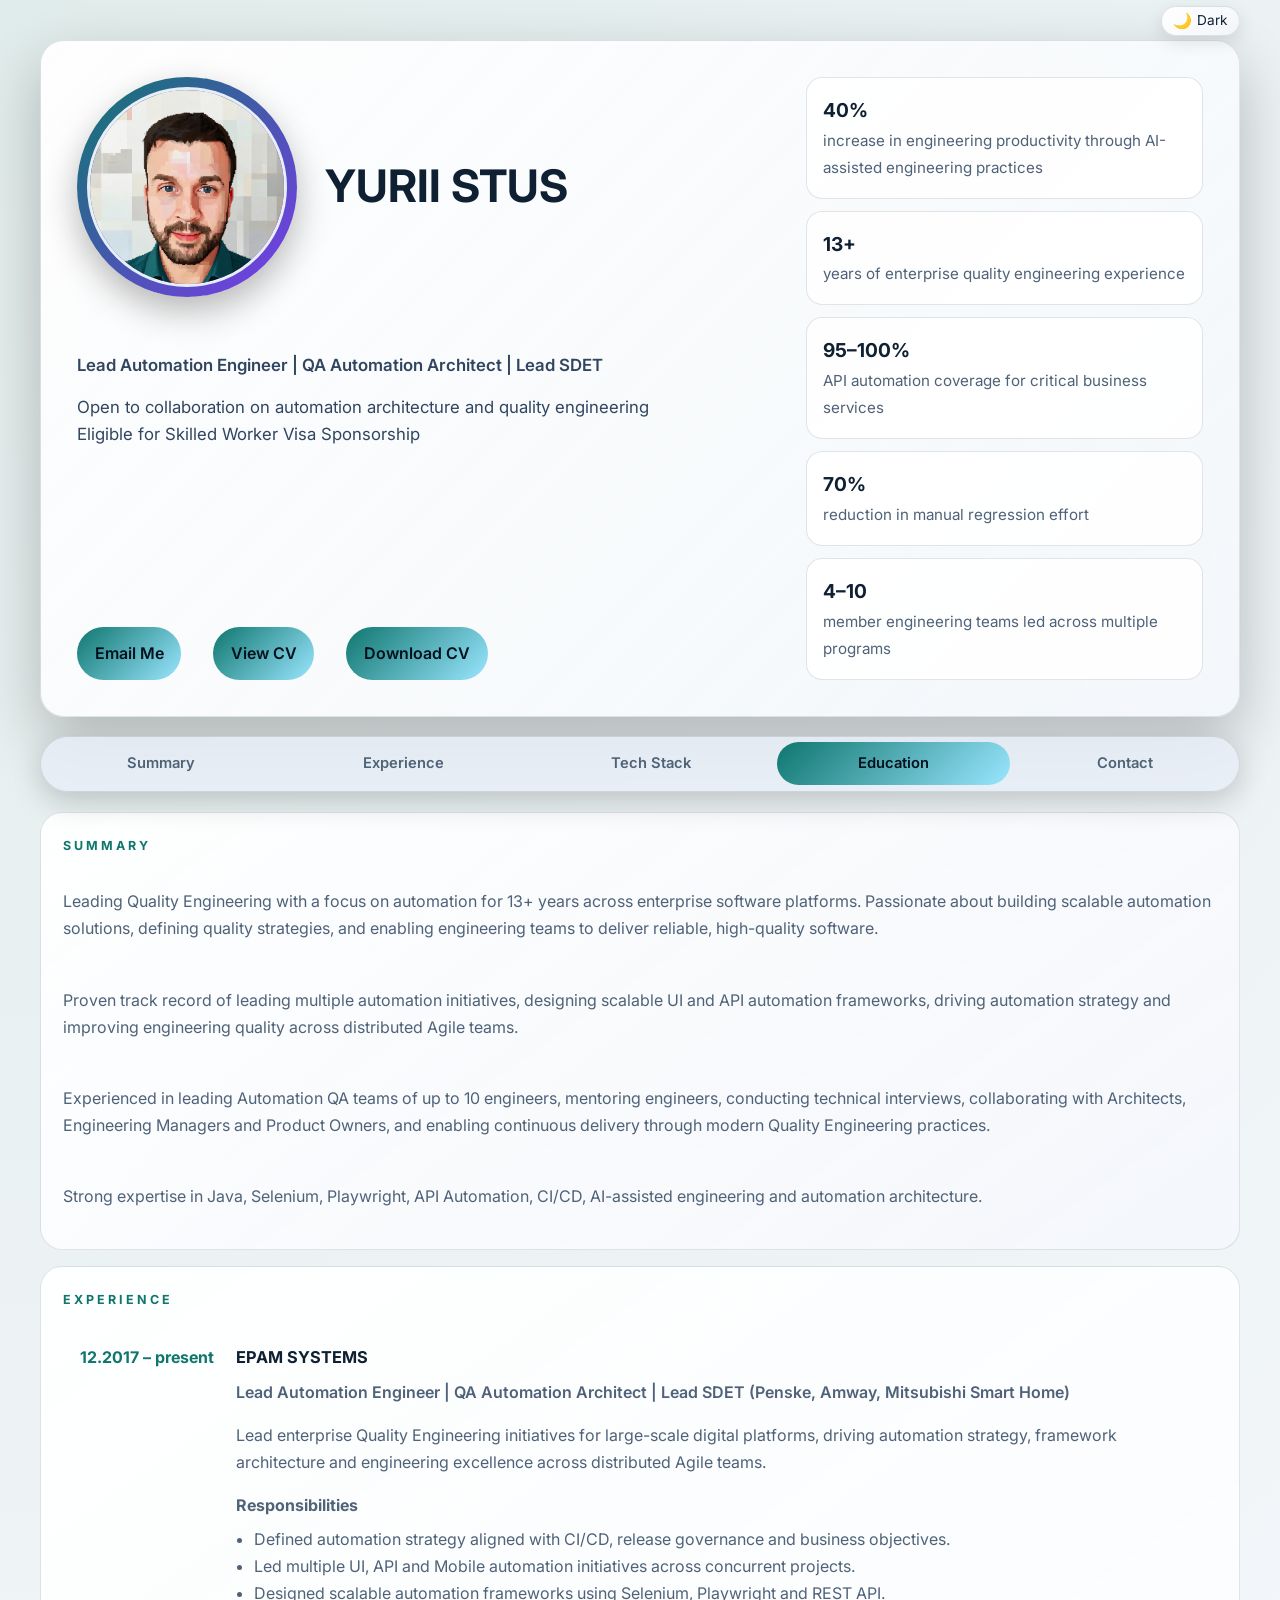
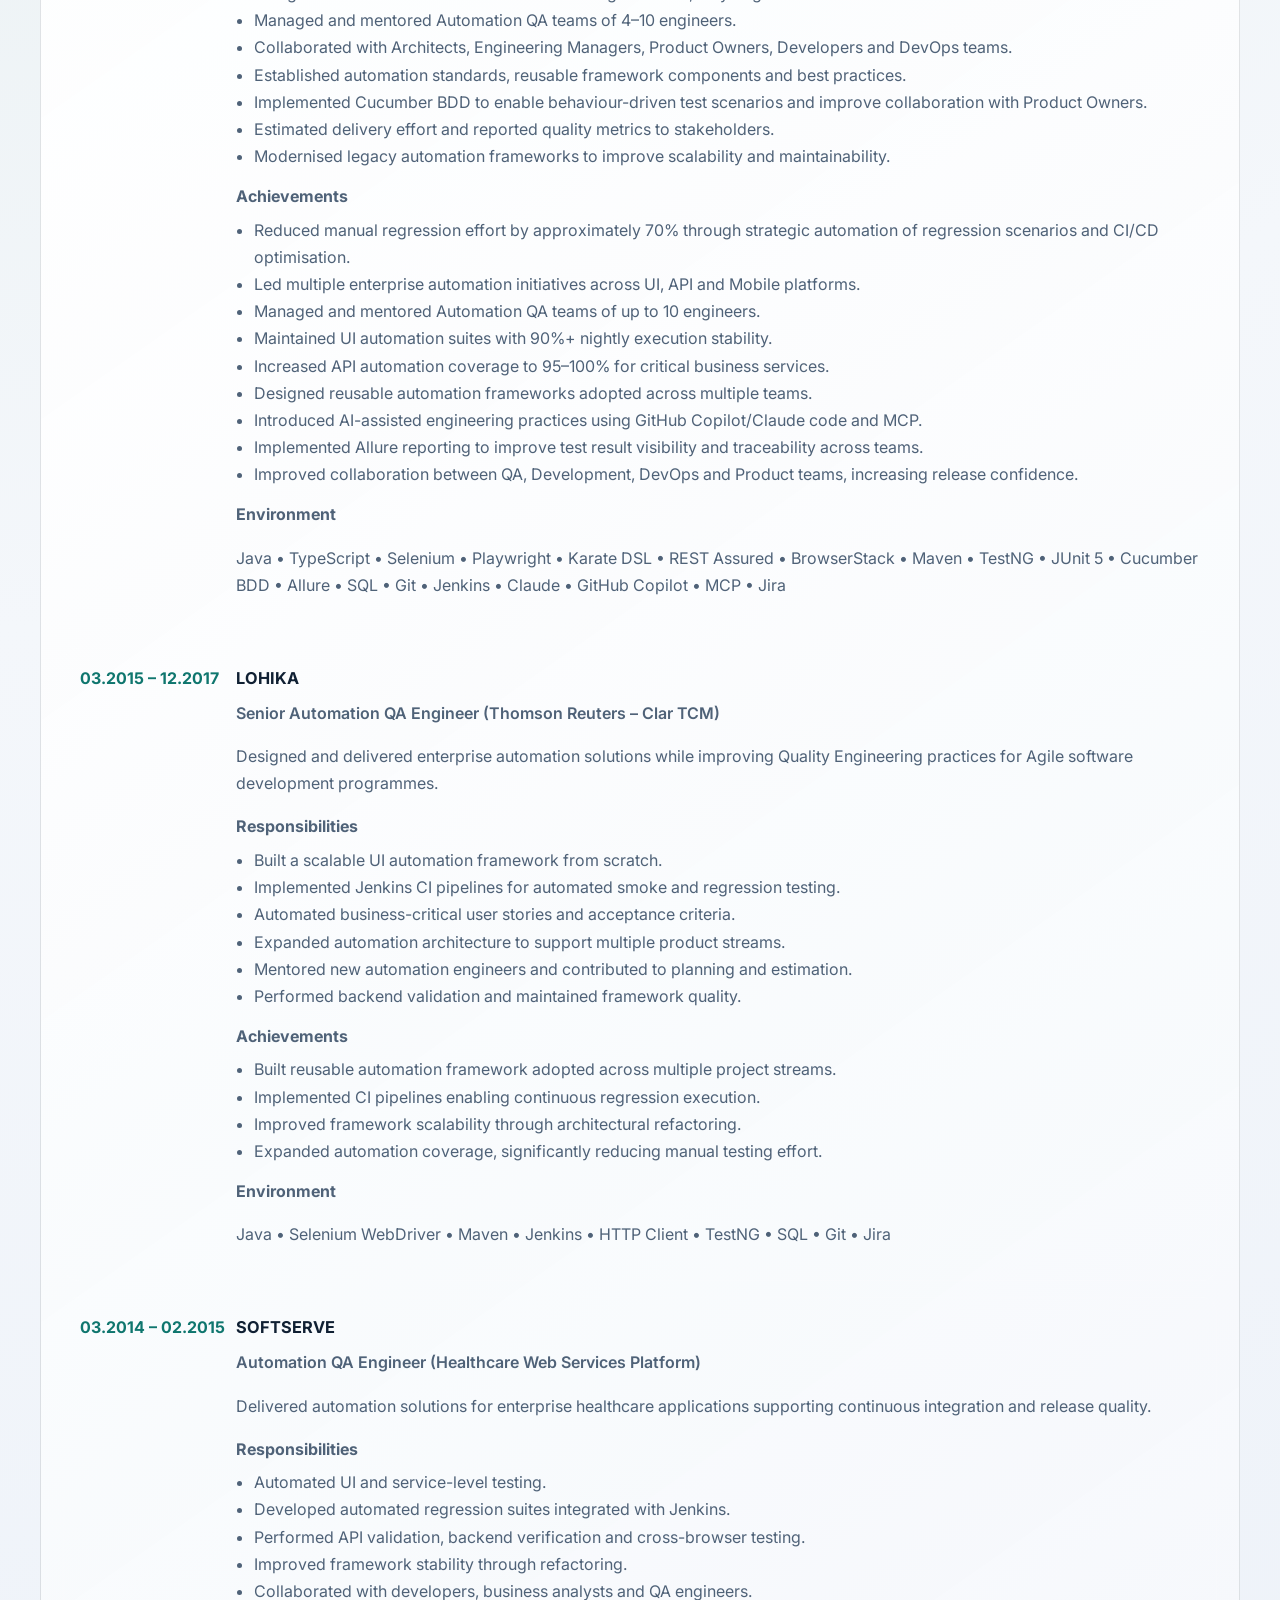
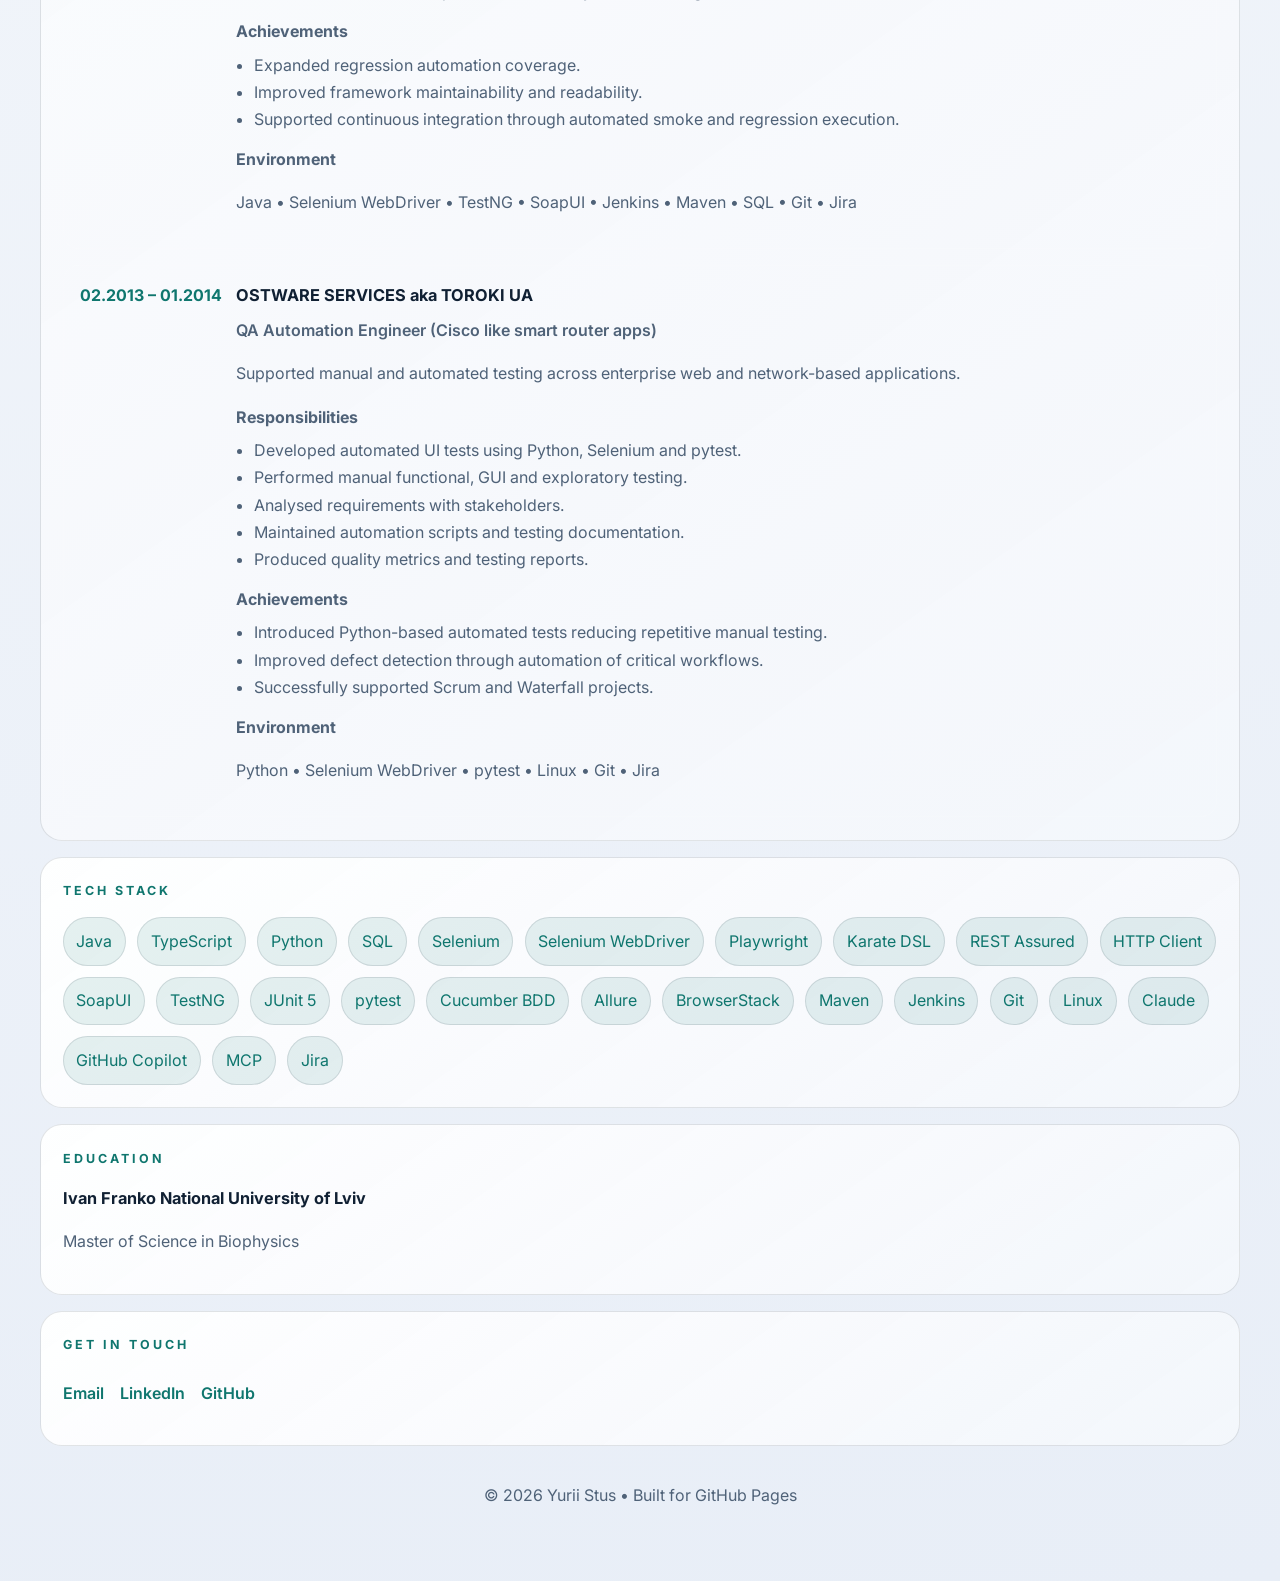
==== commit 6ebef5fa: "Update role titles to reflect current position and responsibilities" ====
--- a/about/index.html
+++ b/about/index.html
@@ -32,7 +32,7 @@
             </div>
           </div>
           <br>
-          <p class="hero__role">Principal SDET | QA Automation Architect | Quality Engineering Lead</p>
+          <p class="hero__role">Lead Automation Engineer | QA Automation Architect | Lead SDET</p>
           <p class="hero__tagline">Open to collaboration on automation architecture and quality engineering<br>Eligible for Skilled Worker Visa Sponsorship</p>
           <div class="hero__actions">
             <a class="btn btn--primary" href="mailto:stusyura@gmail.com" data-email-trigger>Email Me</a>
@@ -94,7 +94,7 @@
               <div class="timeline-item__meta">12.2017 – present</div>
               <div>
                 <h3>EPAM SYSTEMS</h3>
-                <p class="timeline-item__role">Principal SDET | Lead Automation QA Engineer (Penske, Amway, Mitsubishi Smart Home)</p>
+                <p class="timeline-item__role">Lead Automation Engineer | QA Automation Architect | Lead SDET (Penske, Amway, Mitsubishi Smart Home)</p>
                 <p>Lead enterprise Quality Engineering initiatives for large-scale digital platforms, driving automation strategy, framework architecture and engineering excellence across distributed Agile teams.</p>
                 <p class="timeline-item__subheading">Responsibilities</p>
                 <ul>
--- a/about/styles.css
+++ b/about/styles.css
@@ -186,7 +186,10 @@
   padding: 0.8rem 1.1rem;
   border-radius: 999px;
   text-decoration: none;
+  font: inherit;
   font-weight: 600;
+  border: none;
+  cursor: pointer;
   transition: transform 180ms ease, background 180ms ease;
 }
 
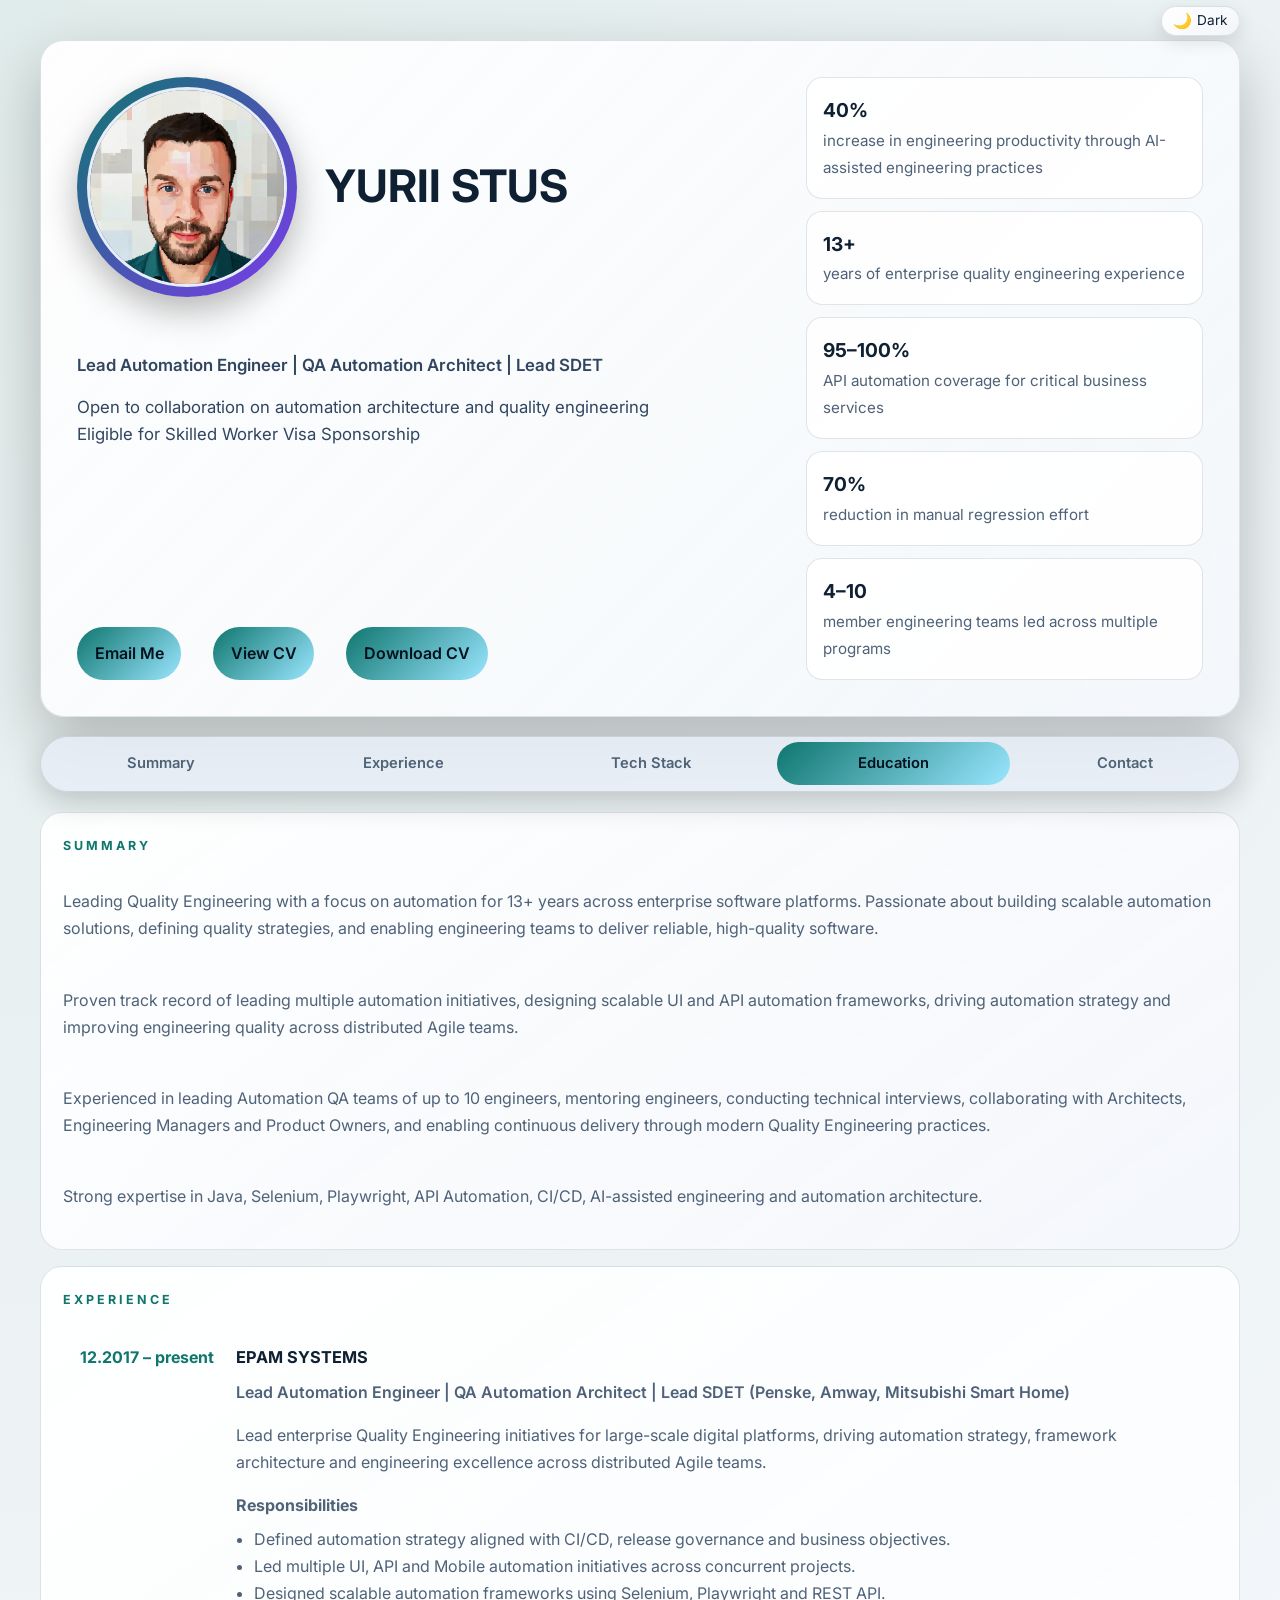
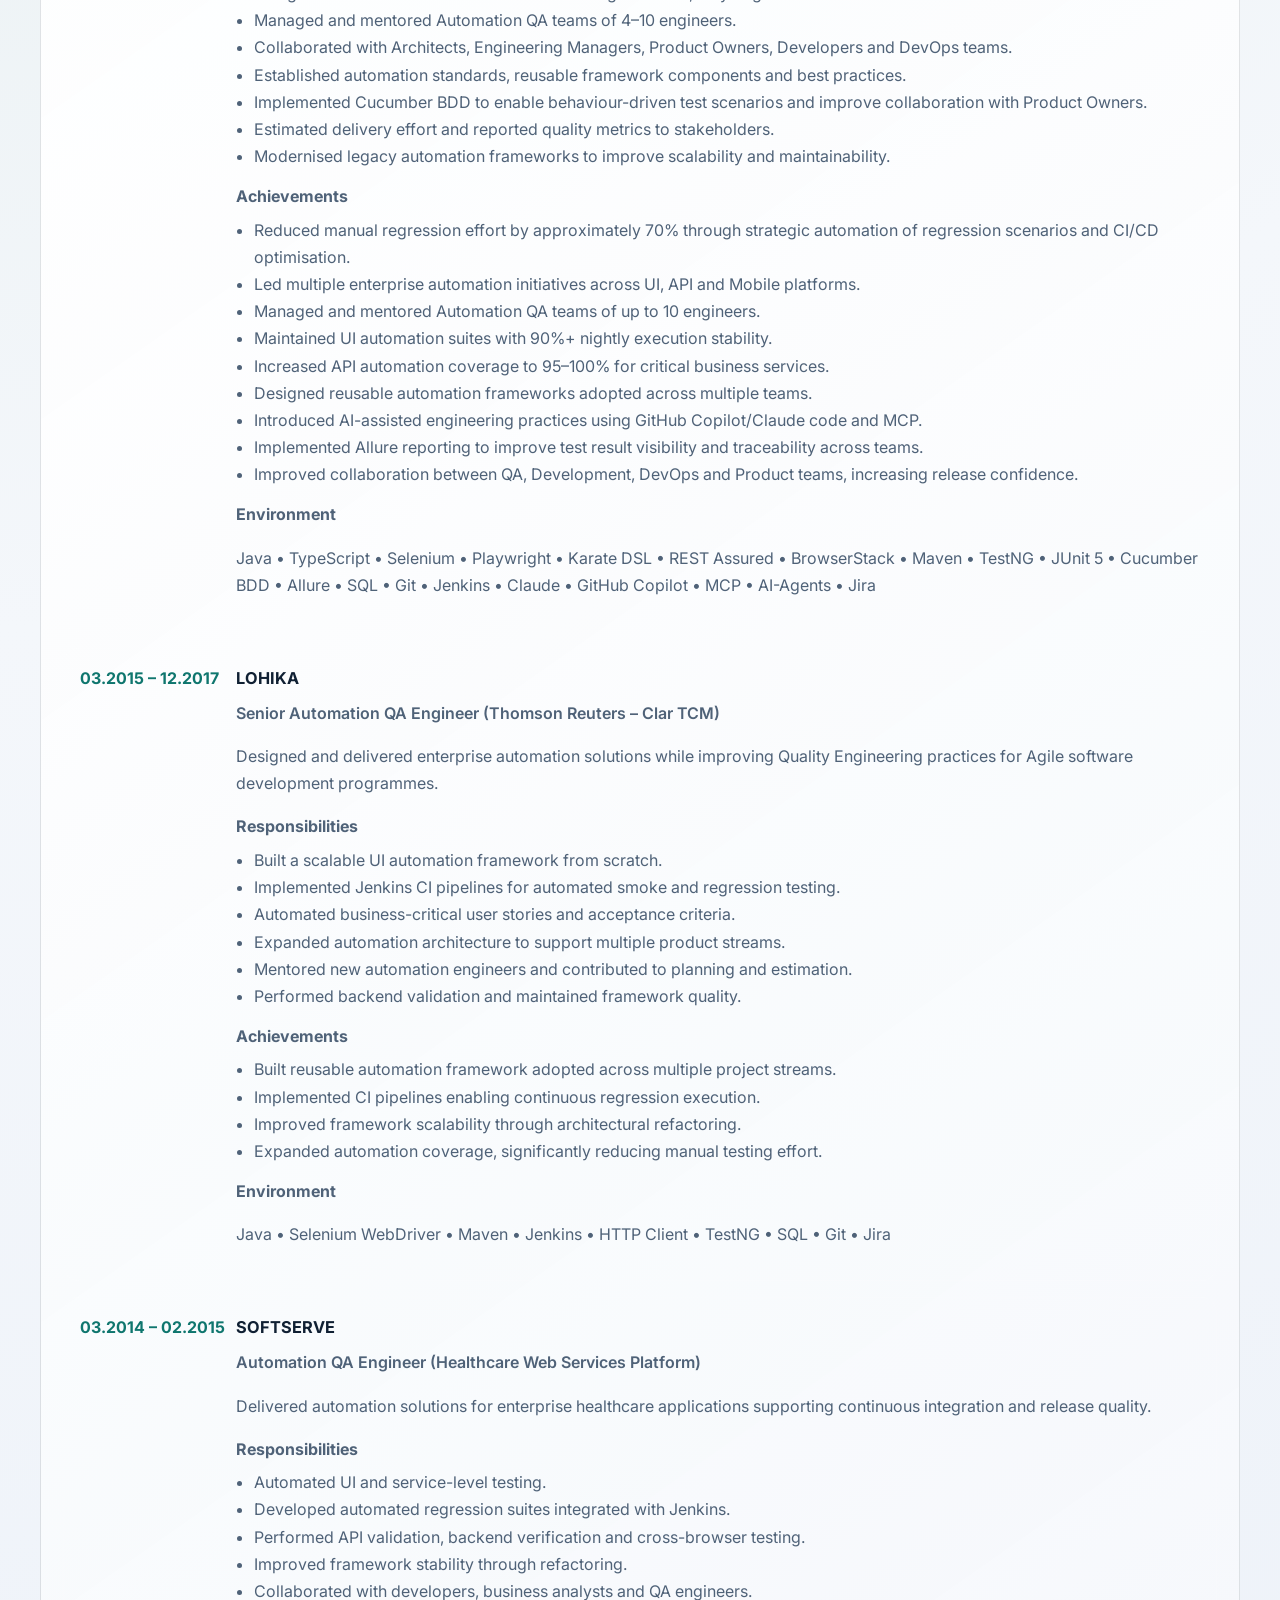
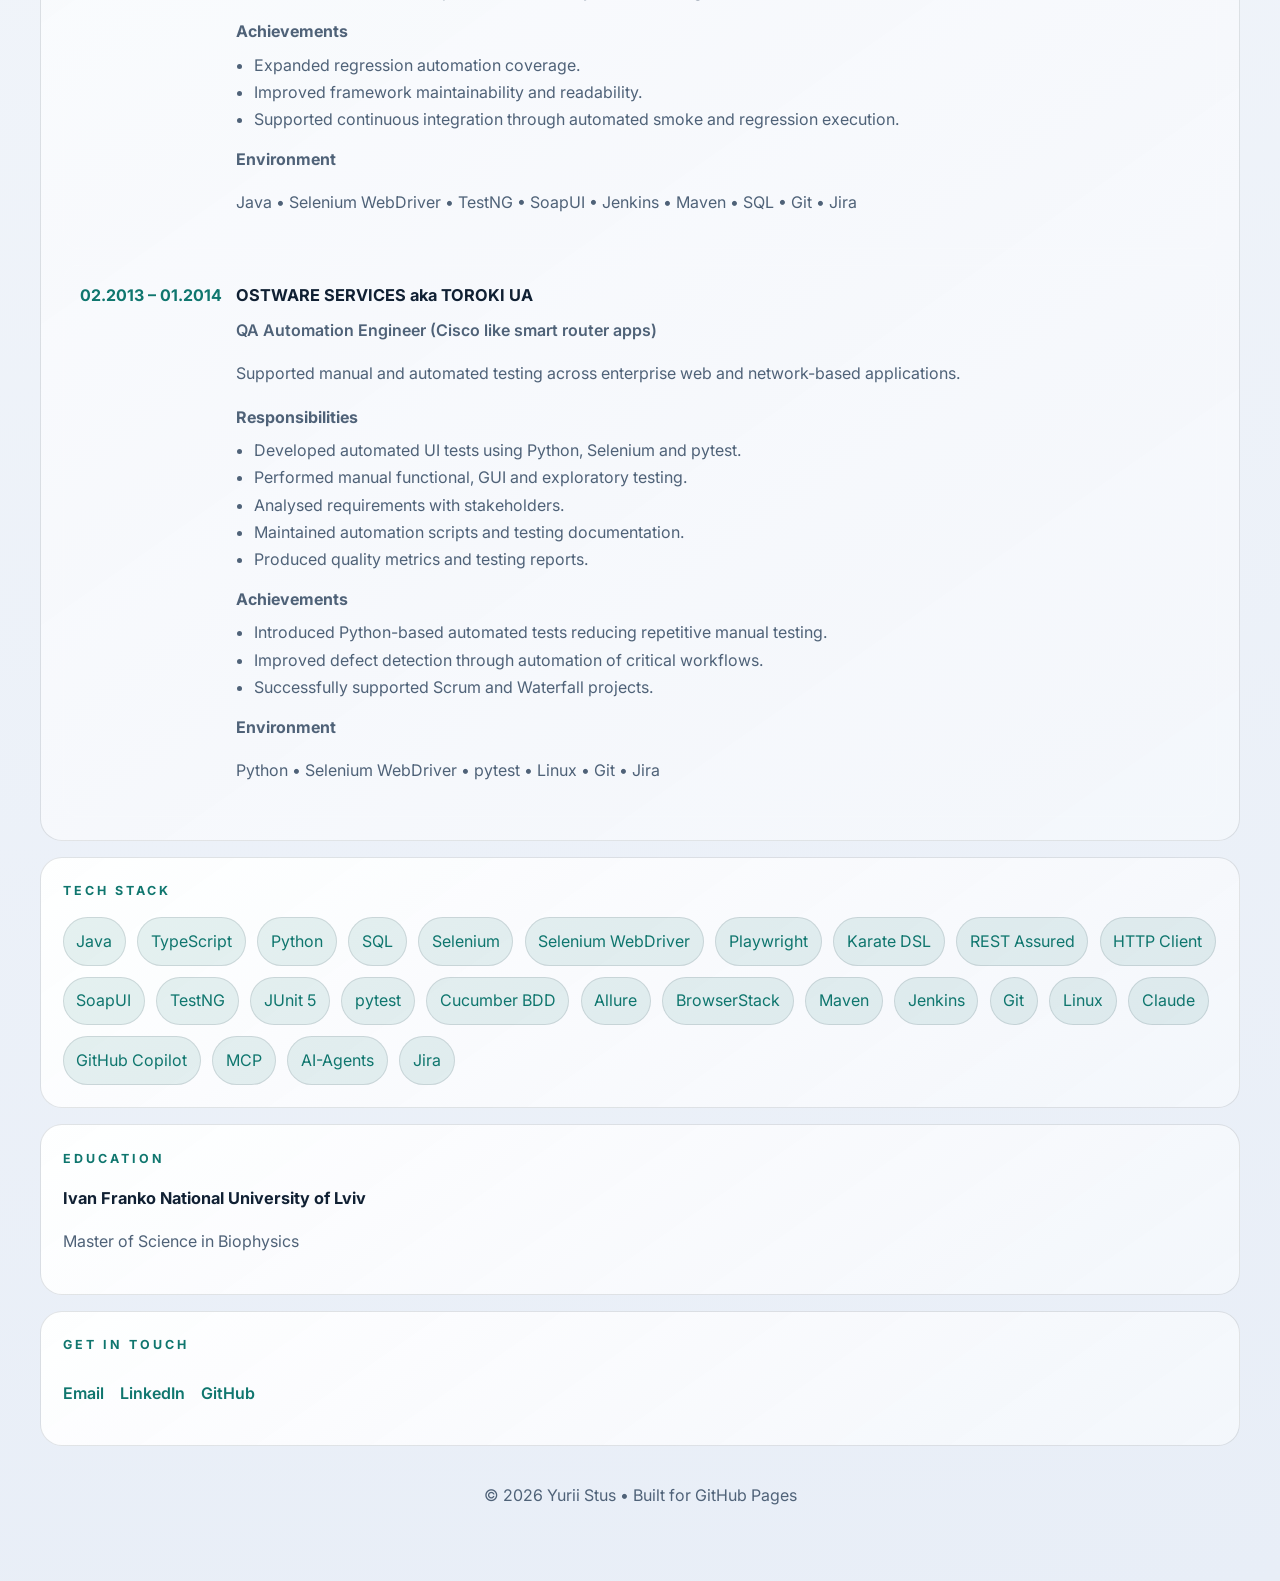
==== commit 3e2b81cf: "updated pages" ====
--- a/about/index.html
+++ b/about/index.html
@@ -121,7 +121,7 @@
                   <li>Improved collaboration between QA, Development, DevOps and Product teams, increasing release confidence.</li>
                 </ul>
                 <p class="timeline-item__subheading">Environment</p>
-                <p class="timeline-item__env">Java • TypeScript • Selenium • Playwright • Karate DSL • REST Assured • BrowserStack • Maven • TestNG • JUnit 5 • Cucumber BDD • Allure • SQL • Git • Jenkins • Claude • GitHub Copilot • MCP • Jira</p>
+                <p class="timeline-item__env">Java • TypeScript • Selenium • Playwright • Karate DSL • REST Assured • BrowserStack • Maven • TestNG • JUnit 5 • Cucumber BDD • Allure • SQL • Git • Jenkins • Claude • GitHub Copilot • MCP • AI-Agents • Jira</p>
               </div>
             </article>
 
@@ -233,6 +233,7 @@
             <span>Claude</span>
             <span>GitHub Copilot</span>
             <span>MCP</span>
+            <span>AI-Agents</span>
             <span>Jira</span>
           </div>
         </section>
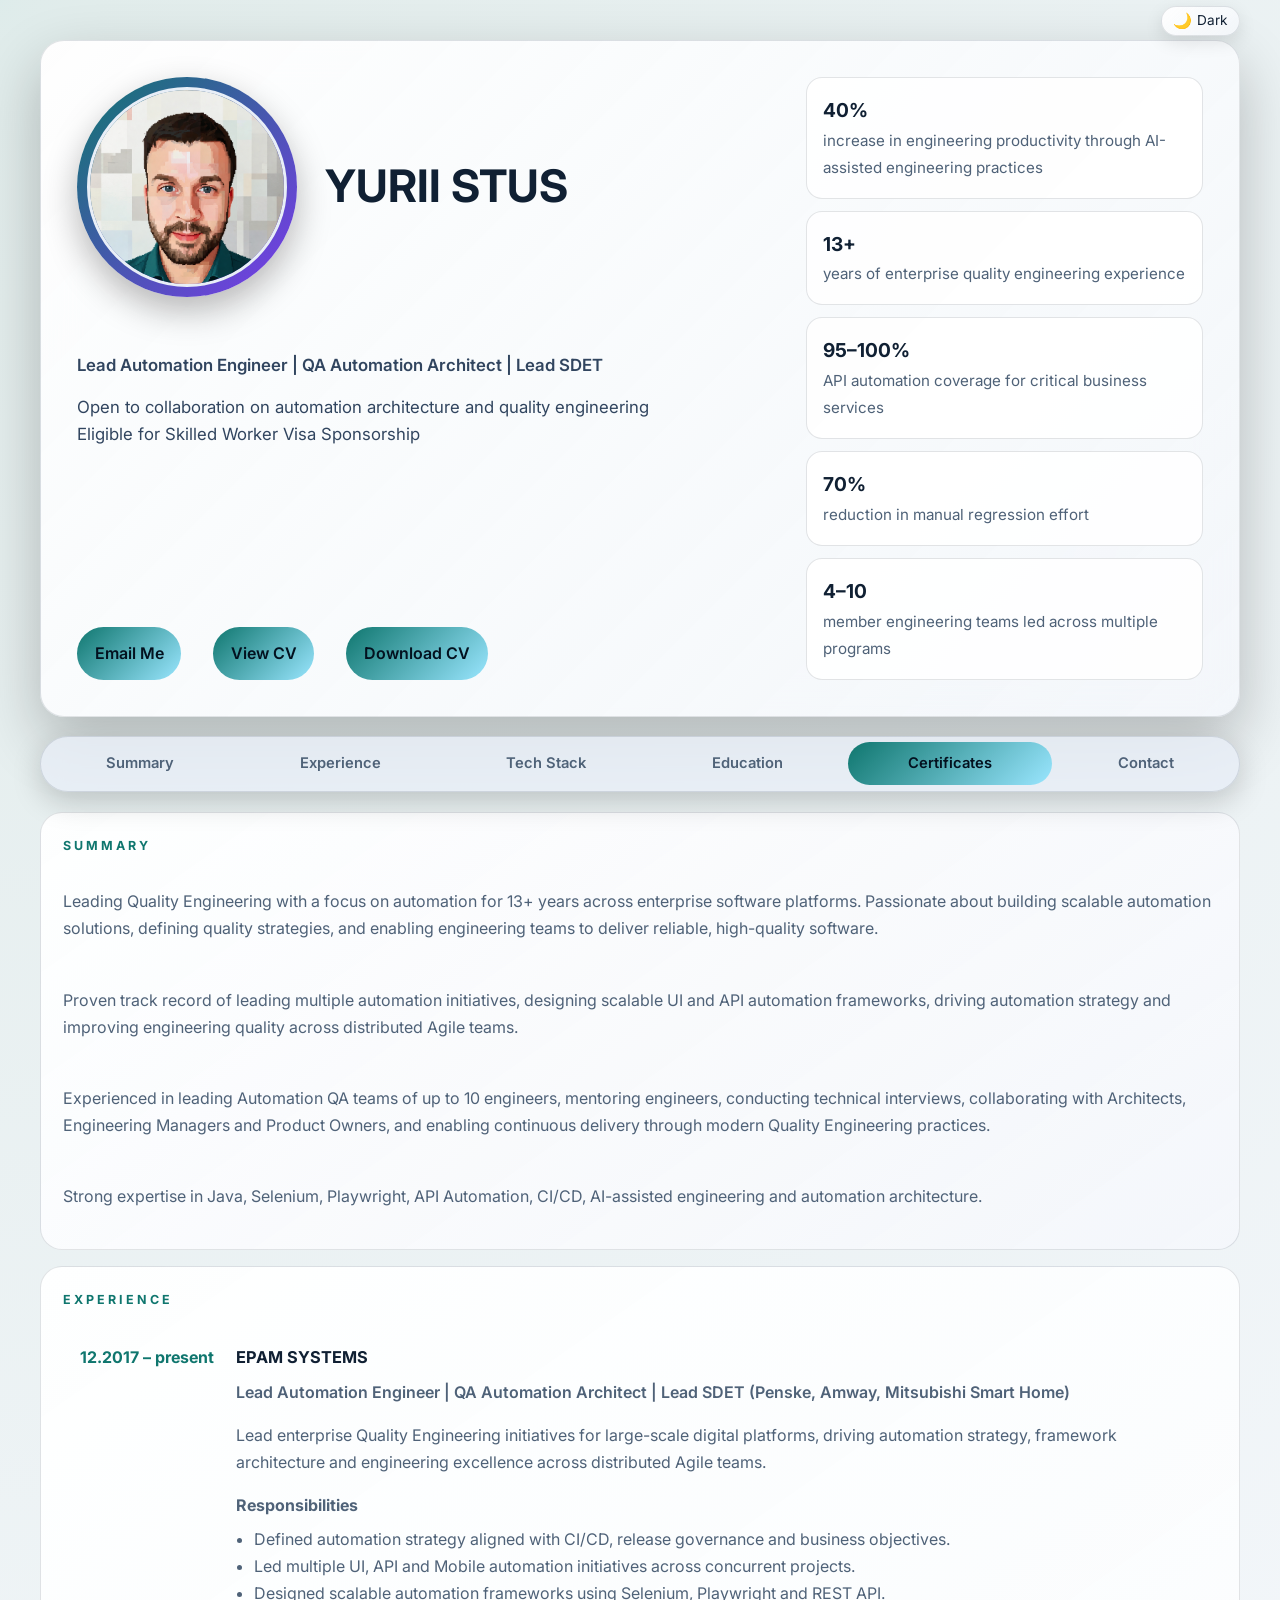
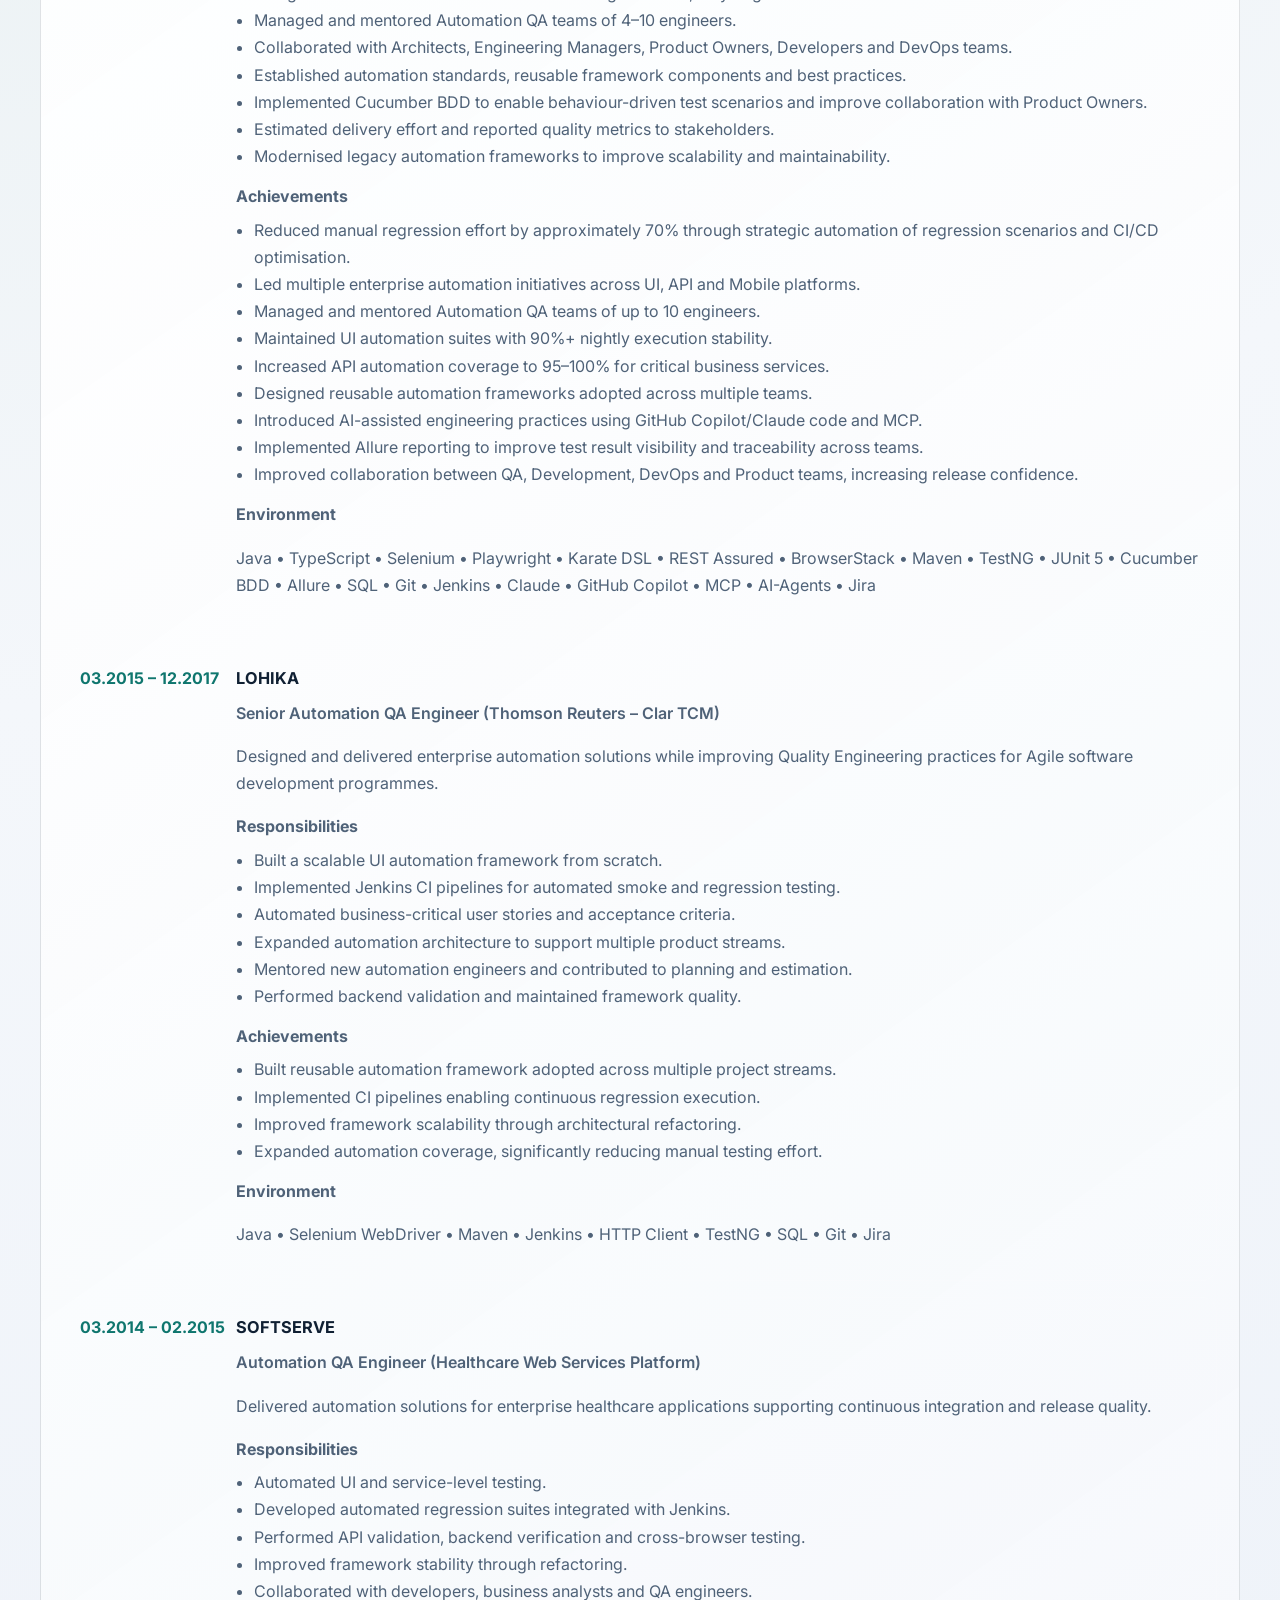
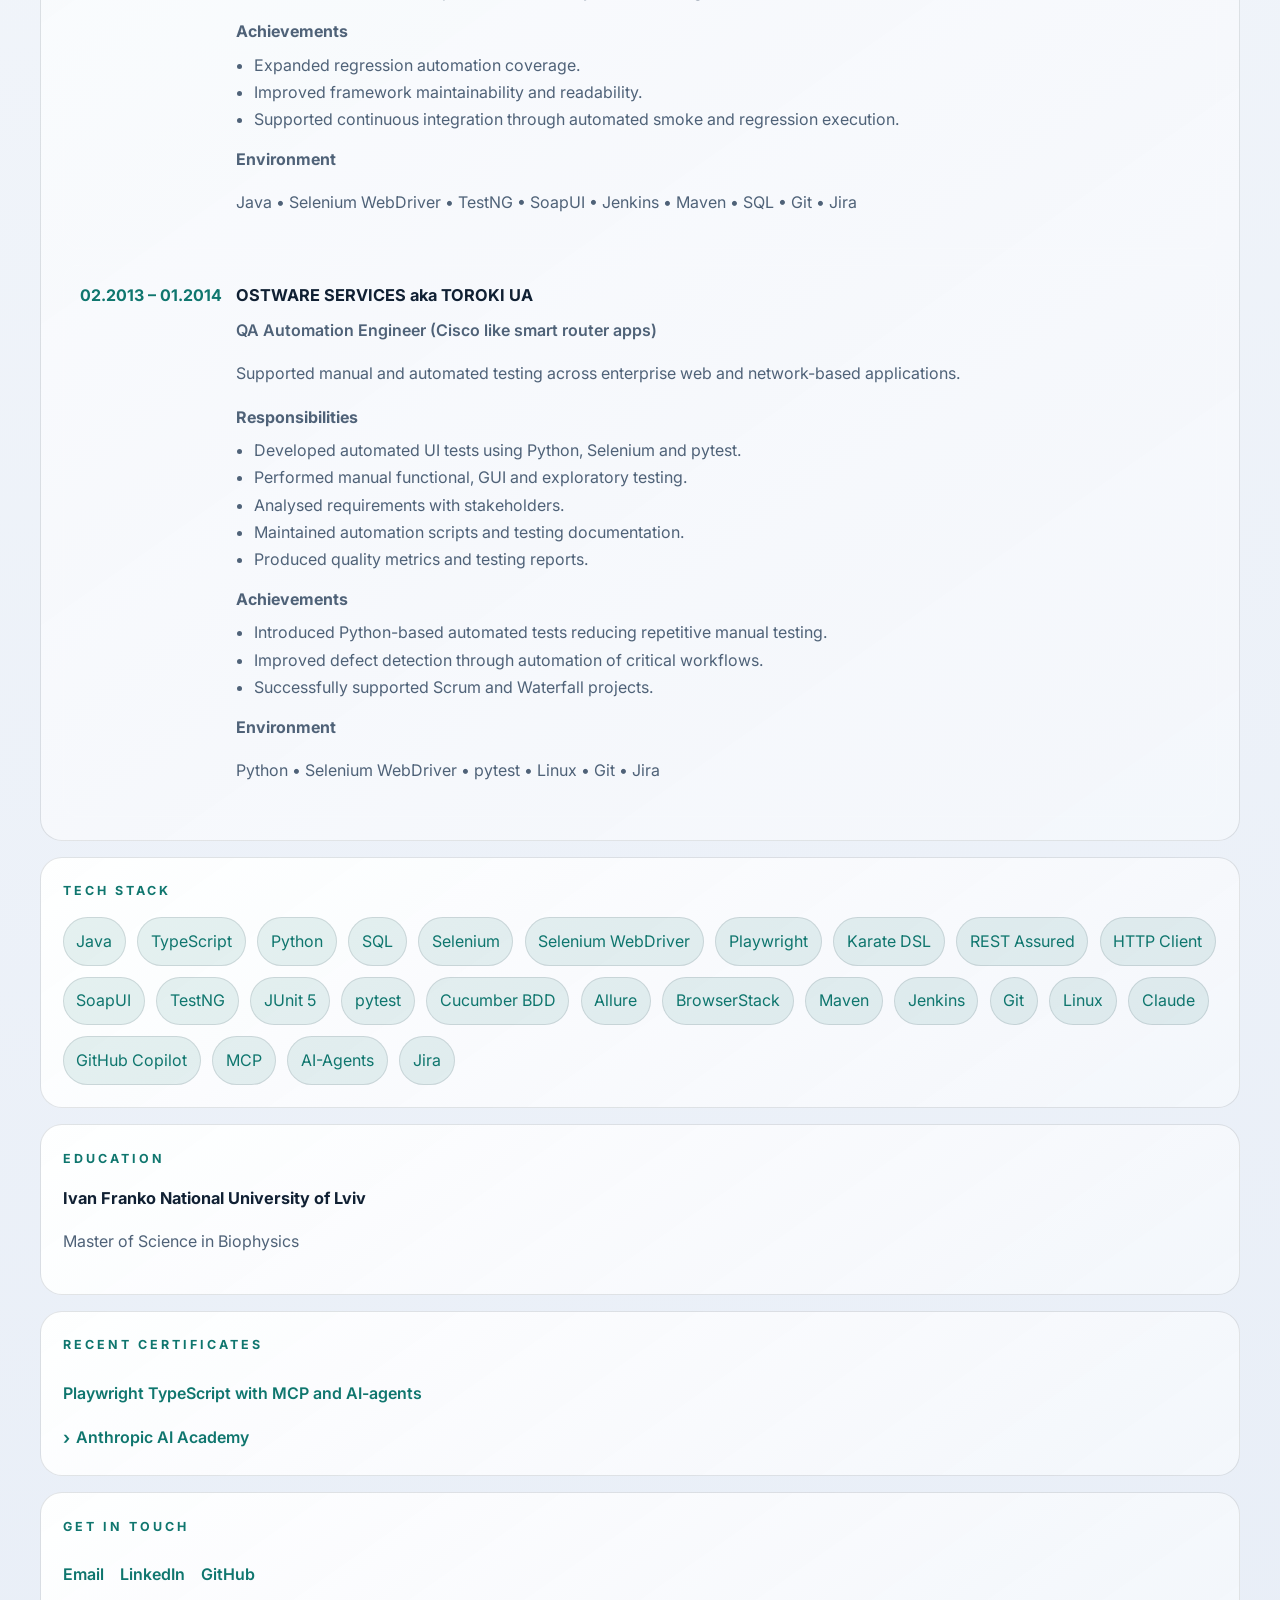
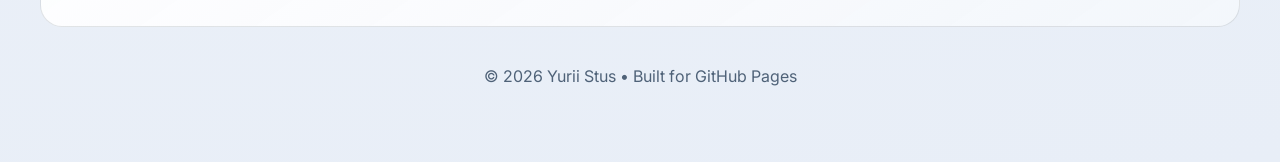
==== commit 8afad703: "Add certificates section about" ====
--- a/about/index.html
+++ b/about/index.html
@@ -69,6 +69,7 @@
         <a href="#experience">Experience</a>
         <a href="#techstack">Tech Stack</a>
         <a href="#education">Education</a>
+        <a href="#certificates">Certificates</a>
         <a href="#contact">Contact</a>
       </nav>
 
@@ -250,6 +251,28 @@
           </div>
         </section>
 
+        <section id="certificates" class="panel">
+          <div class="panel__header">
+            <p class="eyebrow">Recent Certificates</p>
+          </div>
+          <div class="contact-links">
+            <a href="https://www.udemy.com/certificate/UC-6a31a946-71d8-4ea3-8d78-8f1dc830c024/" target="_blank" rel="noreferrer">Playwright TypeScript with MCP and AI-agents</a>
+            <details class="cert-group">
+              <summary>Anthropic AI Academy</summary>
+              <div class="cert-group__list">
+                <a href="https://verify.skilljar.com/c/2txmspagx7zw" target="_blank" rel="noreferrer">Subagents</a>
+                <a href="https://verify.skilljar.com/c/b4mvedennkcm" target="_blank" rel="noreferrer">MCP: Advanced Topics</a>
+                <a href="https://verify.skilljar.com/c/khkems4vwmvv" target="_blank" rel="noreferrer">Building with the Claude API</a>
+                <a href="https://verify.skilljar.com/c/wutrwd5zxo5o" target="_blank" rel="noreferrer">MCP Introduction</a>
+                <a href="https://verify.skilljar.com/c/o8qoeahba2st" target="_blank" rel="noreferrer">AI Agent Skills</a>
+                <a href="https://verify.skilljar.com/c/542niafene5h" target="_blank" rel="noreferrer">Claude 101</a>
+                <a href="https://verify.skilljar.com/c/jj6yer82wg3o" target="_blank" rel="noreferrer">AI Fluency Framework &amp; Foundations</a>
+                <a href="https://verify.skilljar.com/c/ze92iefy2cyg" target="_blank" rel="noreferrer">Claude Code in Action</a>
+              </div>
+            </details>
+          </div>
+        </section>
+
         <section id="contact" class="panel panel--contact">
           <div class="panel__header">
             <p class="eyebrow">Get in Touch</p>
--- a/about/styles.css
+++ b/about/styles.css
@@ -366,6 +366,56 @@
   text-decoration: none;
 }
 
+.cert-group {
+  flex-basis: 100%;
+  margin-top: 0;
+}
+
+.cert-group summary {
+  color: var(--accent);
+  font-weight: 600;
+  cursor: pointer;
+  list-style: none;
+  display: flex;
+  align-items: center;
+  gap: 0.4rem;
+  user-select: none;
+}
+
+.cert-group summary::-webkit-details-marker { display: none; }
+.cert-group summary::marker { display: none; }
+
+.cert-group summary::before {
+  content: '›';
+  font-size: 1.1rem;
+  transition: transform 180ms ease;
+  display: inline-block;
+}
+
+.cert-group[open] summary::before {
+  transform: rotate(90deg);
+}
+
+.cert-group__list {
+  display: flex;
+  flex-direction: column;
+  gap: 0.35rem;
+  padding-left: 1.2rem;
+  margin-top: 0.4rem;
+}
+
+.cert-group__list a {
+  color: var(--accent);
+  font-weight: 600;
+  text-decoration: none;
+  margin-top: 0;
+  font-size: 0.88rem;
+}
+
+.cert-group__list a::before {
+  content: '- ';
+}
+
 .badge-list {
   display: flex;
   flex-wrap: wrap;
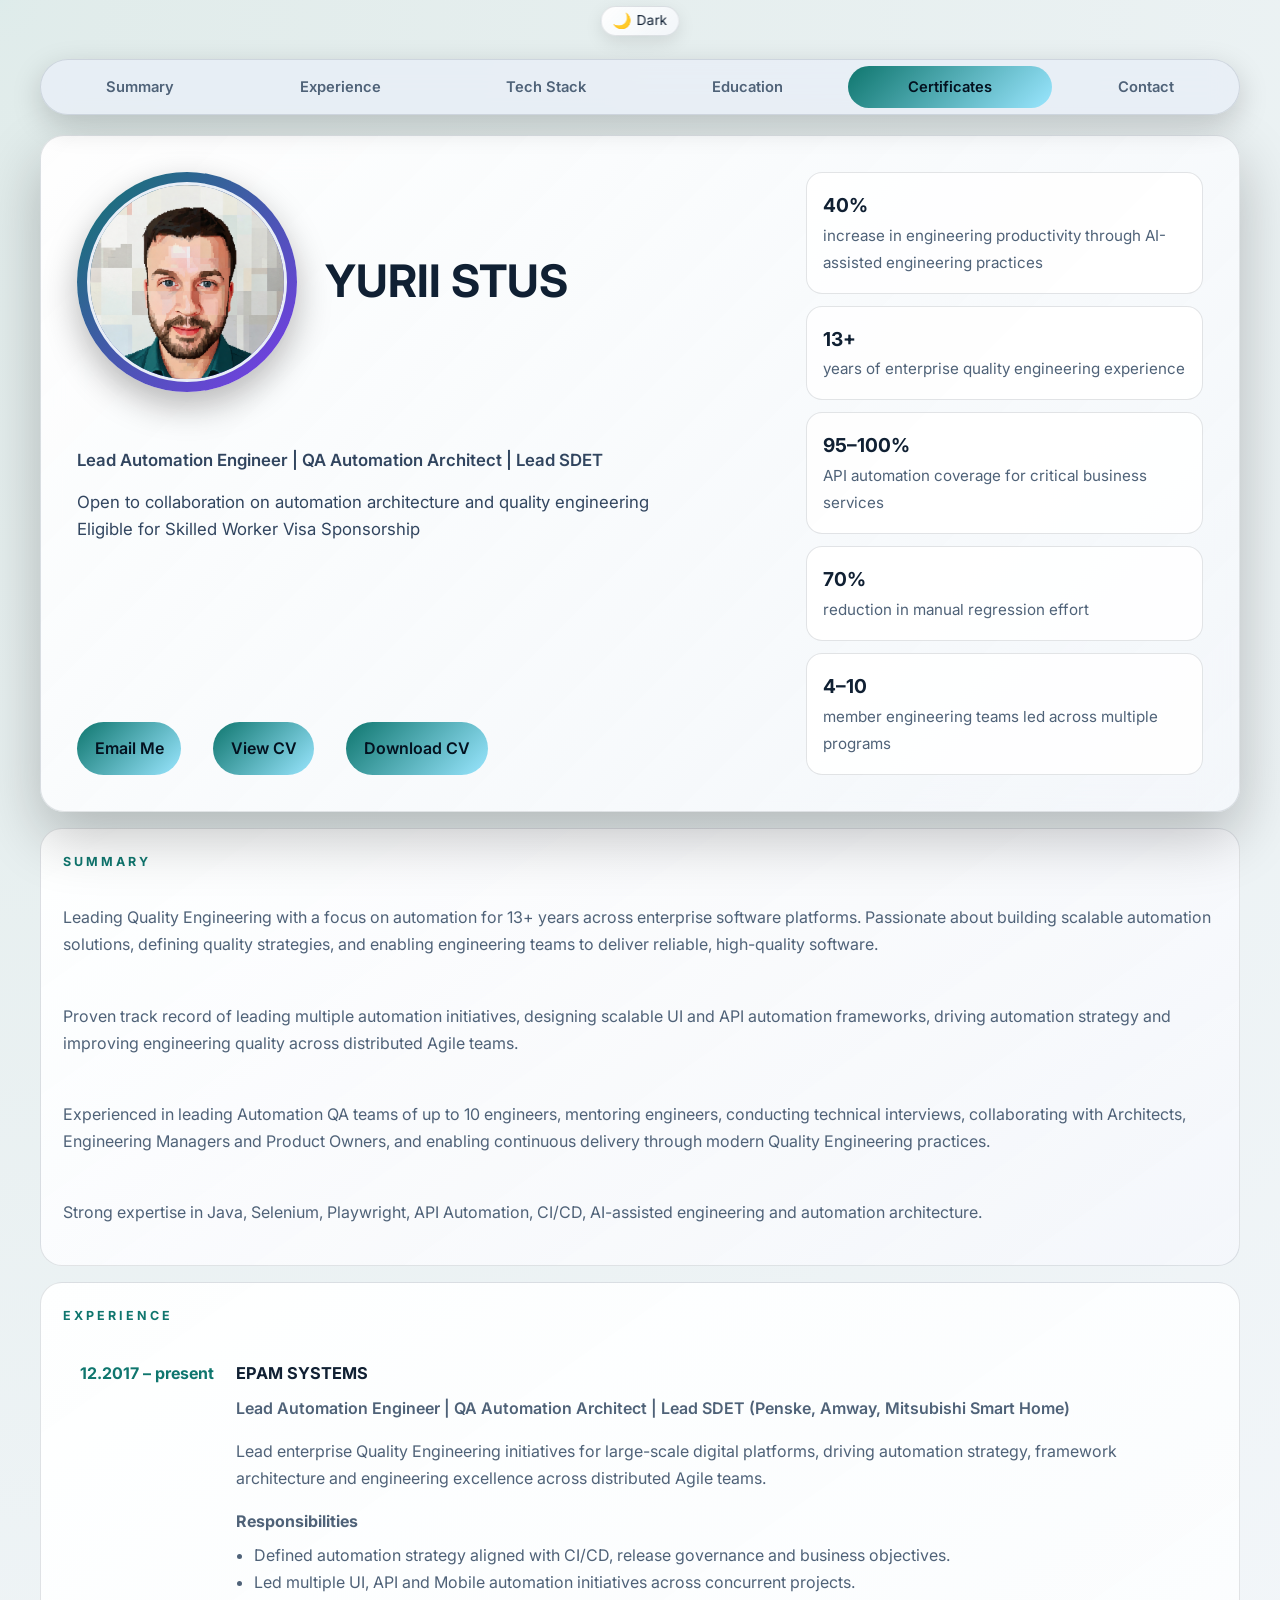
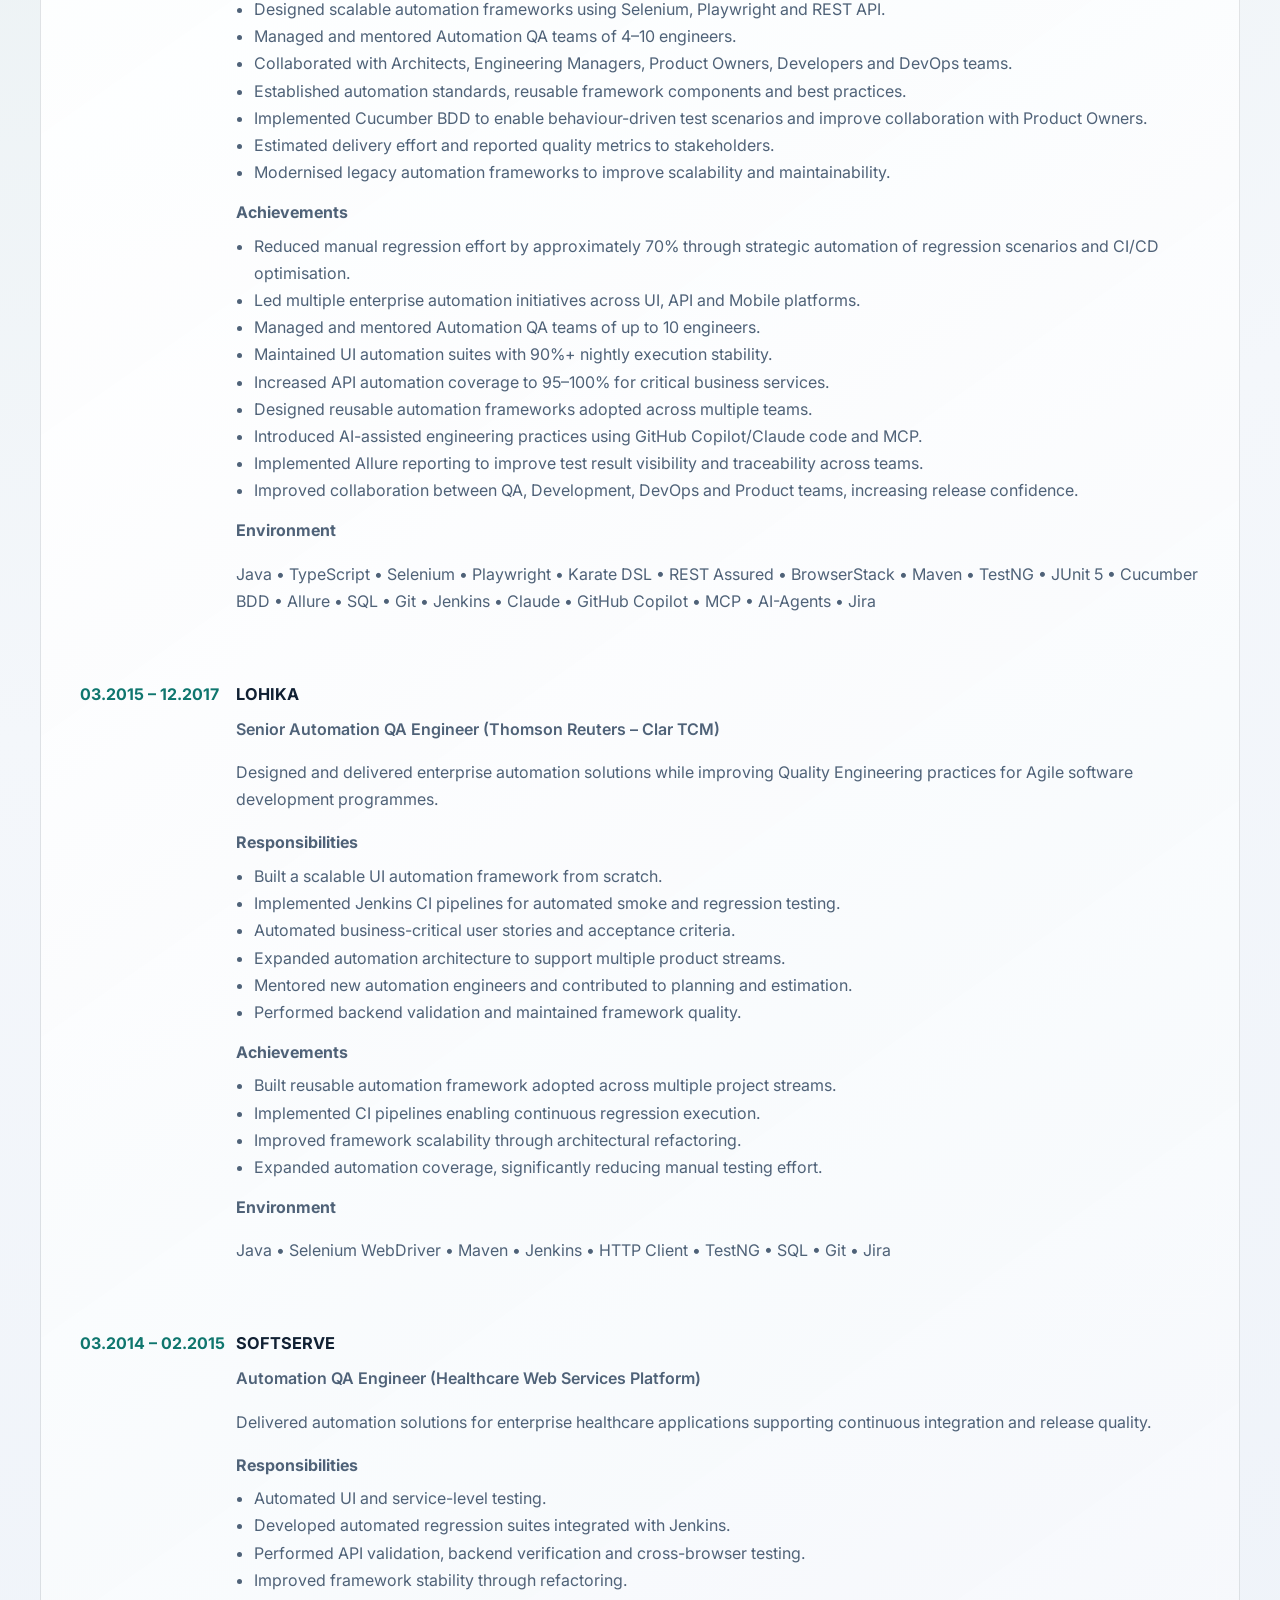
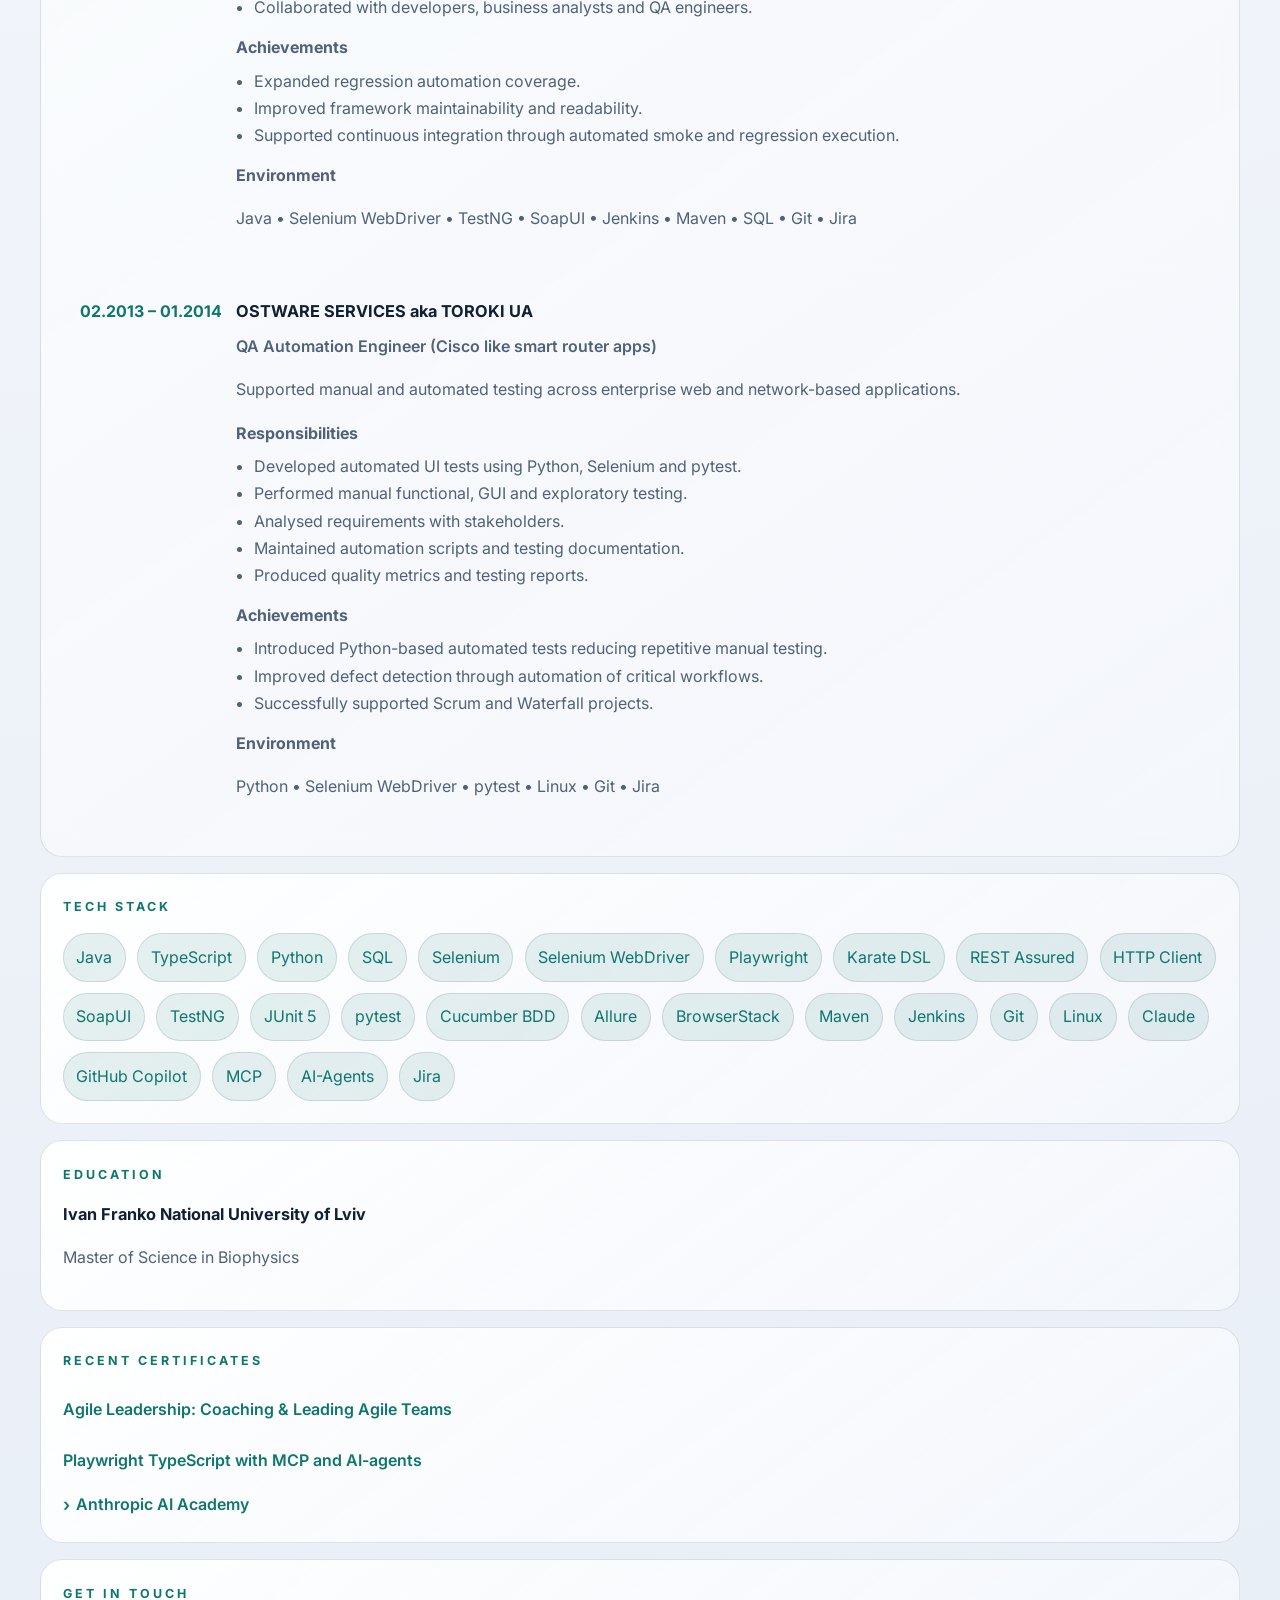
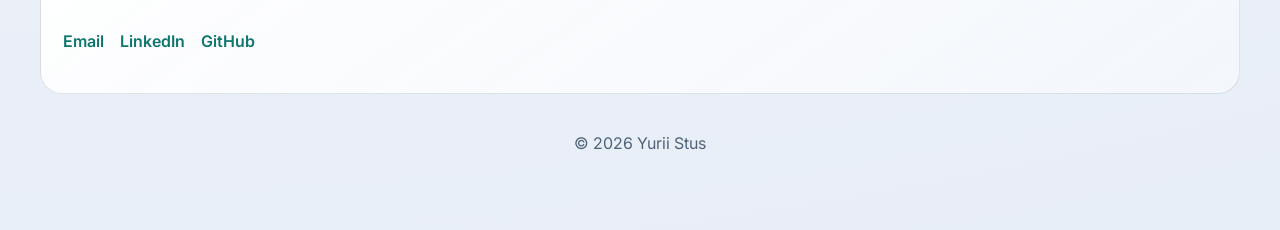
==== commit 796b7aee: "Add navigation links and update LinkedIn profile in about and CV pages" ====
--- a/about/index.html
+++ b/about/index.html
@@ -21,6 +21,15 @@
         <span class="theme-toggle__icon">🌙</span>
         <span class="theme-toggle__text">Dark</span>
       </button>
+      <nav class="section-nav" aria-label="Page sections">
+        <a href="#summary">Summary</a>
+        <a href="#experience">Experience</a>
+        <a href="#techstack">Tech Stack</a>
+        <a href="#education">Education</a>
+        <a href="#certificates">Certificates</a>
+        <a href="#contact">Contact</a>
+      </nav>
+
       <header class="hero">
         <div class="hero__content">
           <div class="hero__intro">
@@ -63,15 +72,6 @@
           </div>
         </div>
       </header>
-
-      <nav class="section-nav" aria-label="Page sections">
-        <a href="#summary">Summary</a>
-        <a href="#experience">Experience</a>
-        <a href="#techstack">Tech Stack</a>
-        <a href="#education">Education</a>
-        <a href="#certificates">Certificates</a>
-        <a href="#contact">Contact</a>
-      </nav>
 
       <main>
         <section id="summary" class="panel">
@@ -256,6 +256,7 @@
             <p class="eyebrow">Recent Certificates</p>
           </div>
           <div class="contact-links">
+            <span class="cert-placeholder">Agile Leadership: Coaching &amp; Leading Agile Teams</span>
             <a href="https://www.udemy.com/certificate/UC-6a31a946-71d8-4ea3-8d78-8f1dc830c024/" target="_blank" rel="noreferrer">Playwright TypeScript with MCP and AI-agents</a>
             <details class="cert-group">
               <summary>Anthropic AI Academy</summary>
@@ -278,14 +279,14 @@
             <p class="eyebrow">Get in Touch</p>
           <div class="contact-links">
             <a href="mailto:stusyura@gmail.com" data-email-trigger>Email</a>
-            <a href="https://www.linkedin.com/in/yury-stus-a6939b69/" target="_blank" rel="noreferrer">LinkedIn</a>
+            <a href="https://www.linkedin.com/in/yurii-stus-s-d-e-t/" target="_blank" rel="noreferrer">LinkedIn</a>
             <a href="https://github.com/yurastus" target="_blank" rel="noreferrer">GitHub</a>
           </div>
         </section>
       </main>
 
       <footer class="footer">
-        <p>© <span id="year"></span> Yurii Stus • Built for GitHub Pages</p>
+        <p>© 2026 Yurii Stus</p>
       </footer>
     </div>
 
--- a/about/styles.css
+++ b/about/styles.css
@@ -58,7 +58,8 @@
 .theme-toggle {
   position: absolute;
   top: 0.35rem;
-  right: 0;
+  left: 50%;
+  transform: translateX(-50%);
   z-index: 10;
   display: inline-flex;
   align-items: center;
@@ -366,6 +367,14 @@
   text-decoration: none;
 }
 
+.cert-placeholder {
+  display: inline-block;
+  flex-basis: 100%;
+  margin-top: 0.5rem;
+  color: var(--accent);
+  font-weight: 600;
+}
+
 .cert-group {
   flex-basis: 100%;
   margin-top: 0;
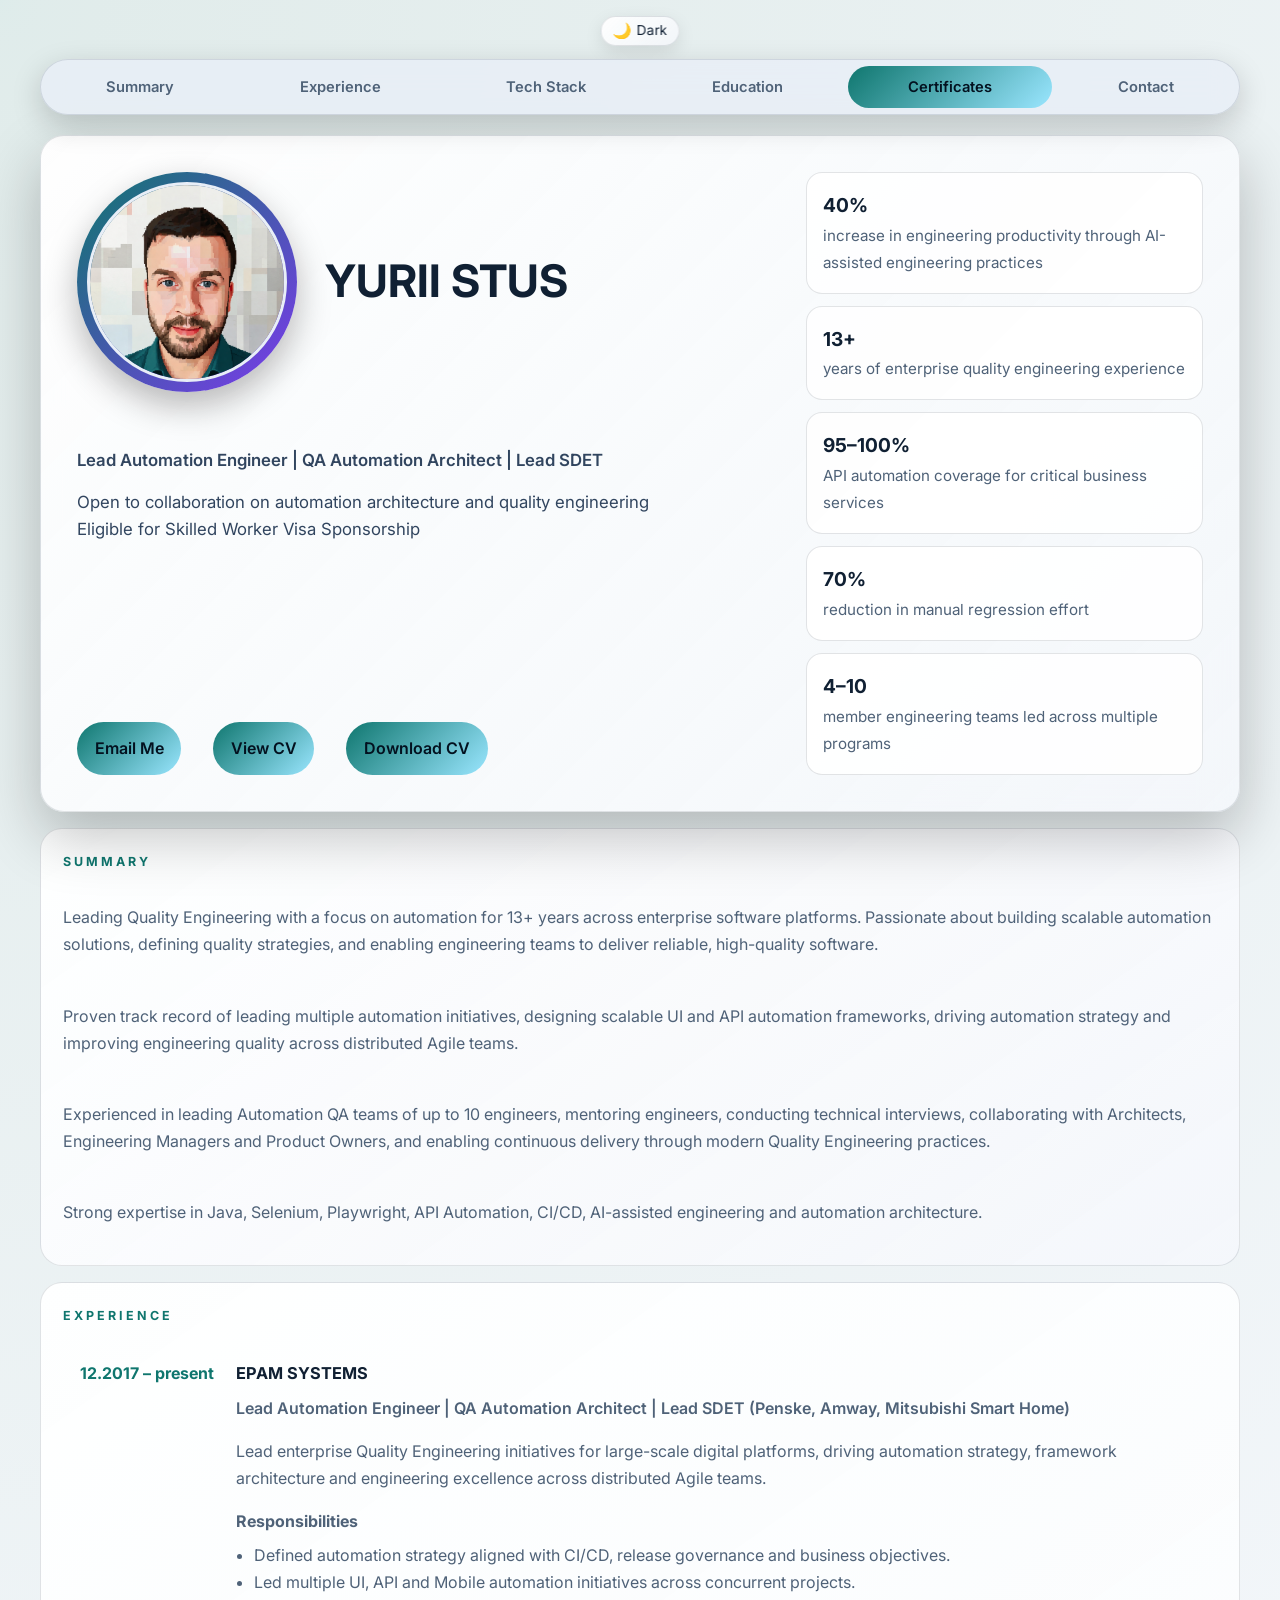
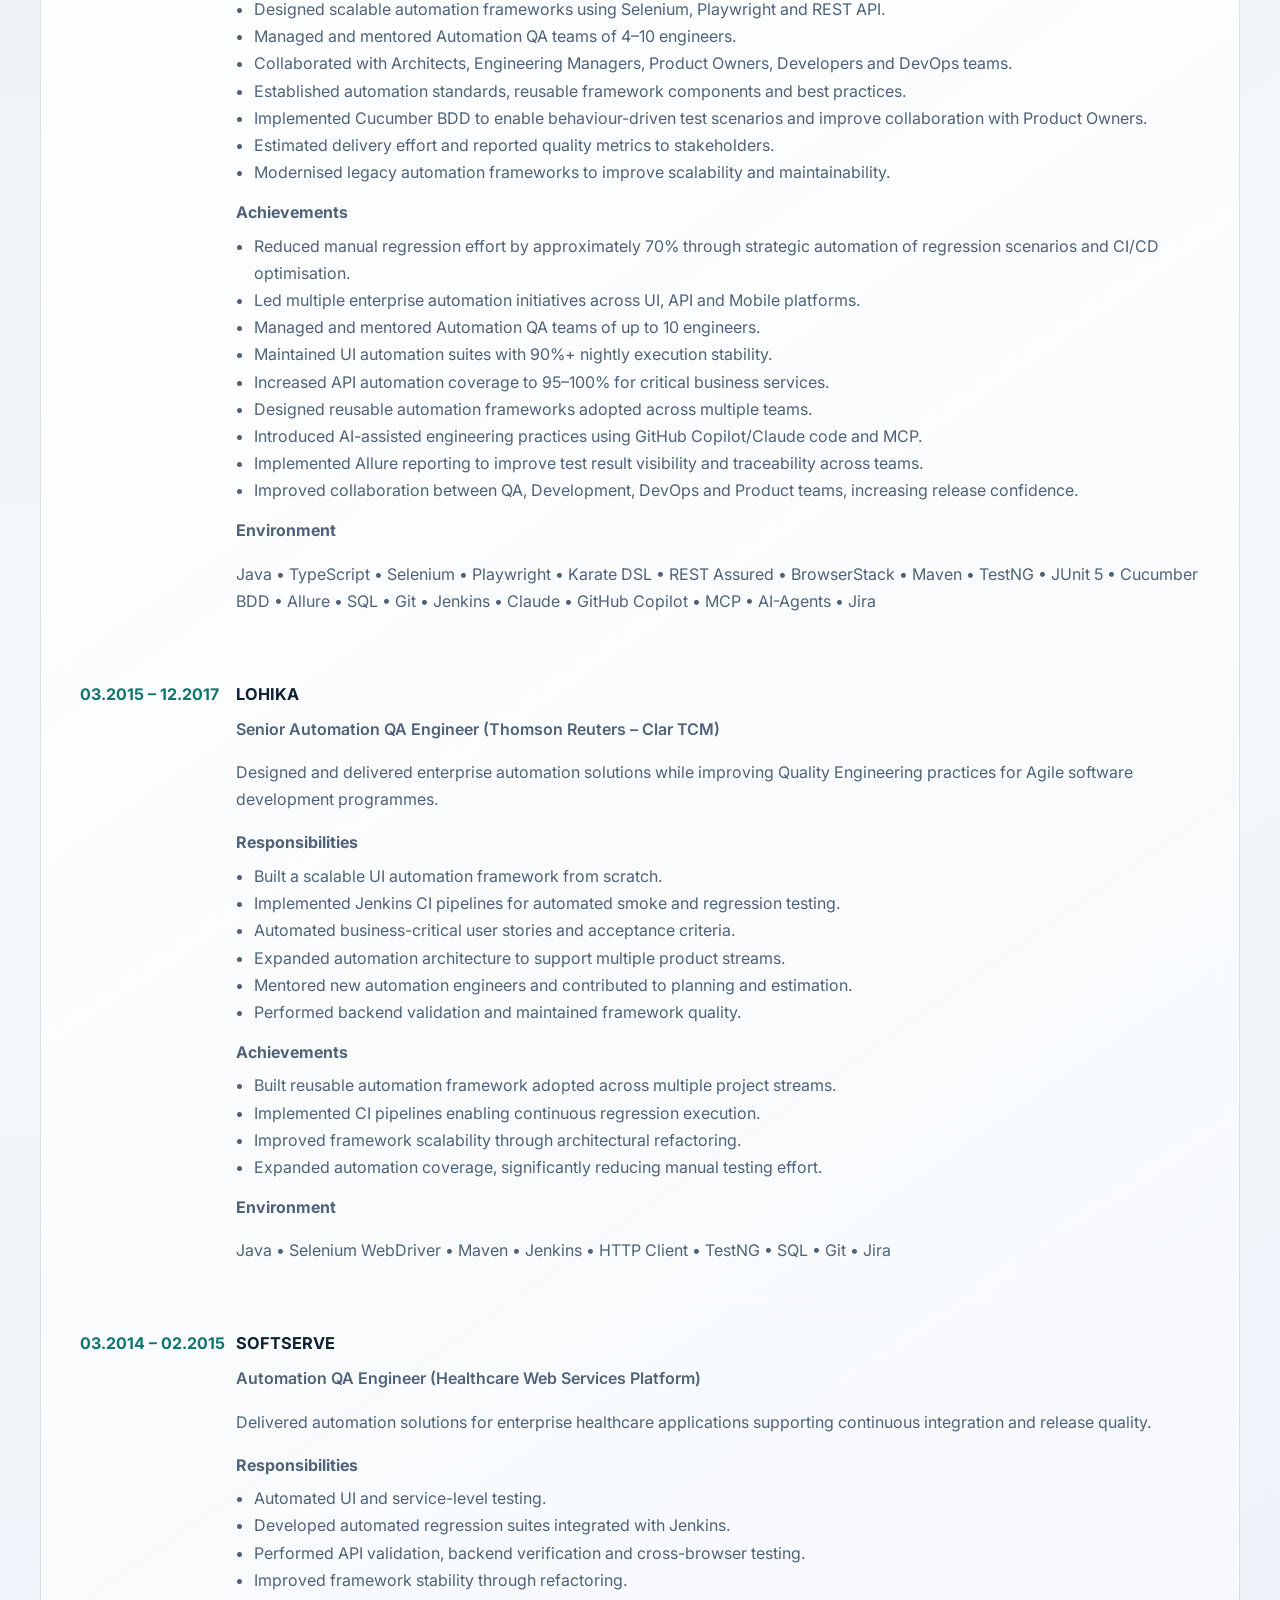
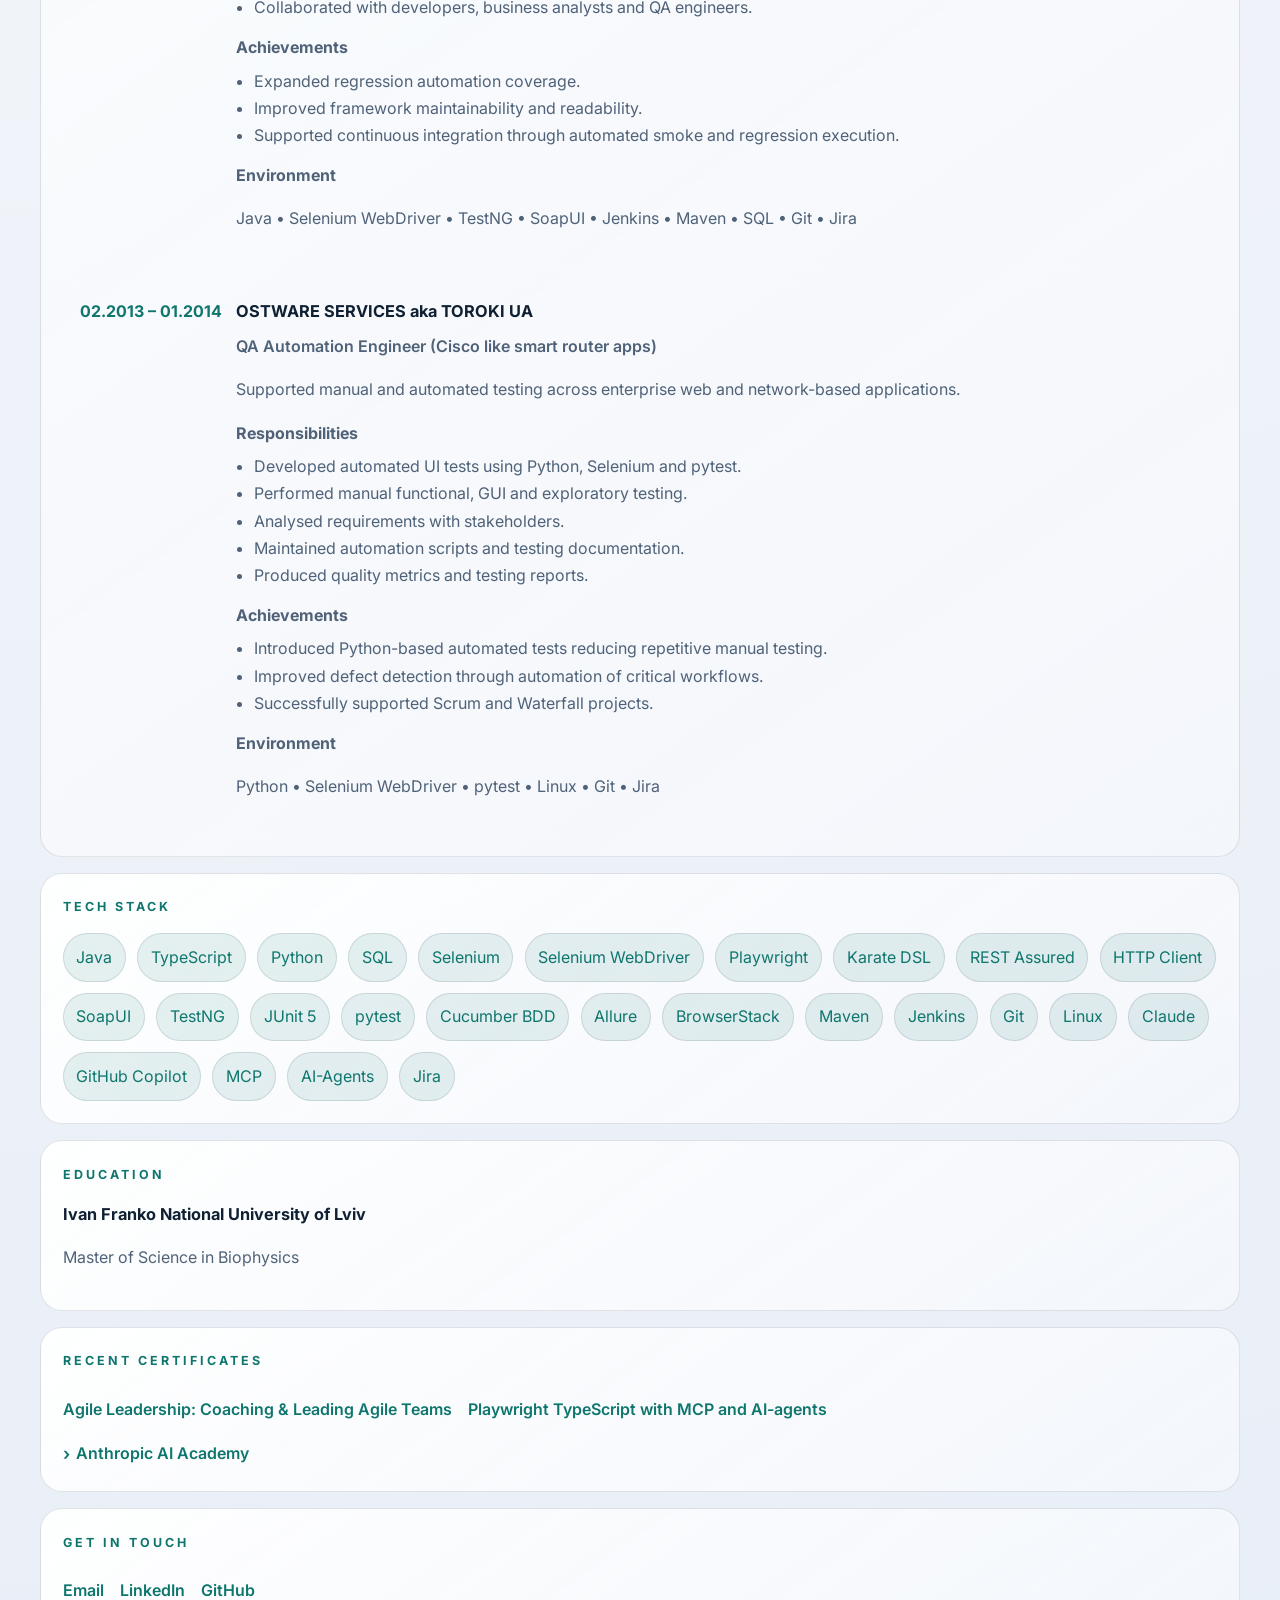
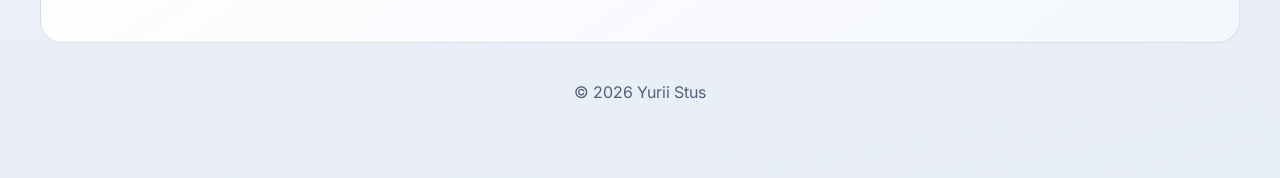
==== commit f0e8f572: "Update certificate links to be clickable and open in new tab" ====
--- a/about/index.html
+++ b/about/index.html
@@ -256,7 +256,7 @@
             <p class="eyebrow">Recent Certificates</p>
           </div>
           <div class="contact-links">
-            <span class="cert-placeholder">Agile Leadership: Coaching &amp; Leading Agile Teams</span>
+            <a href="https://www.udemy.com/certificate/UC-6358afda-c104-4264-98db-40baabbb0e95/" target="_blank" rel="noreferrer">Agile Leadership: Coaching &amp; Leading Agile Teams</a>
             <a href="https://www.udemy.com/certificate/UC-6a31a946-71d8-4ea3-8d78-8f1dc830c024/" target="_blank" rel="noreferrer">Playwright TypeScript with MCP and AI-agents</a>
             <details class="cert-group">
               <summary>Anthropic AI Academy</summary>
--- a/about/styles.css
+++ b/about/styles.css
@@ -57,7 +57,7 @@
 
 .theme-toggle {
   position: absolute;
-  top: 0.35rem;
+  top: 1rem;
   left: 50%;
   transform: translateX(-50%);
   z-index: 10;
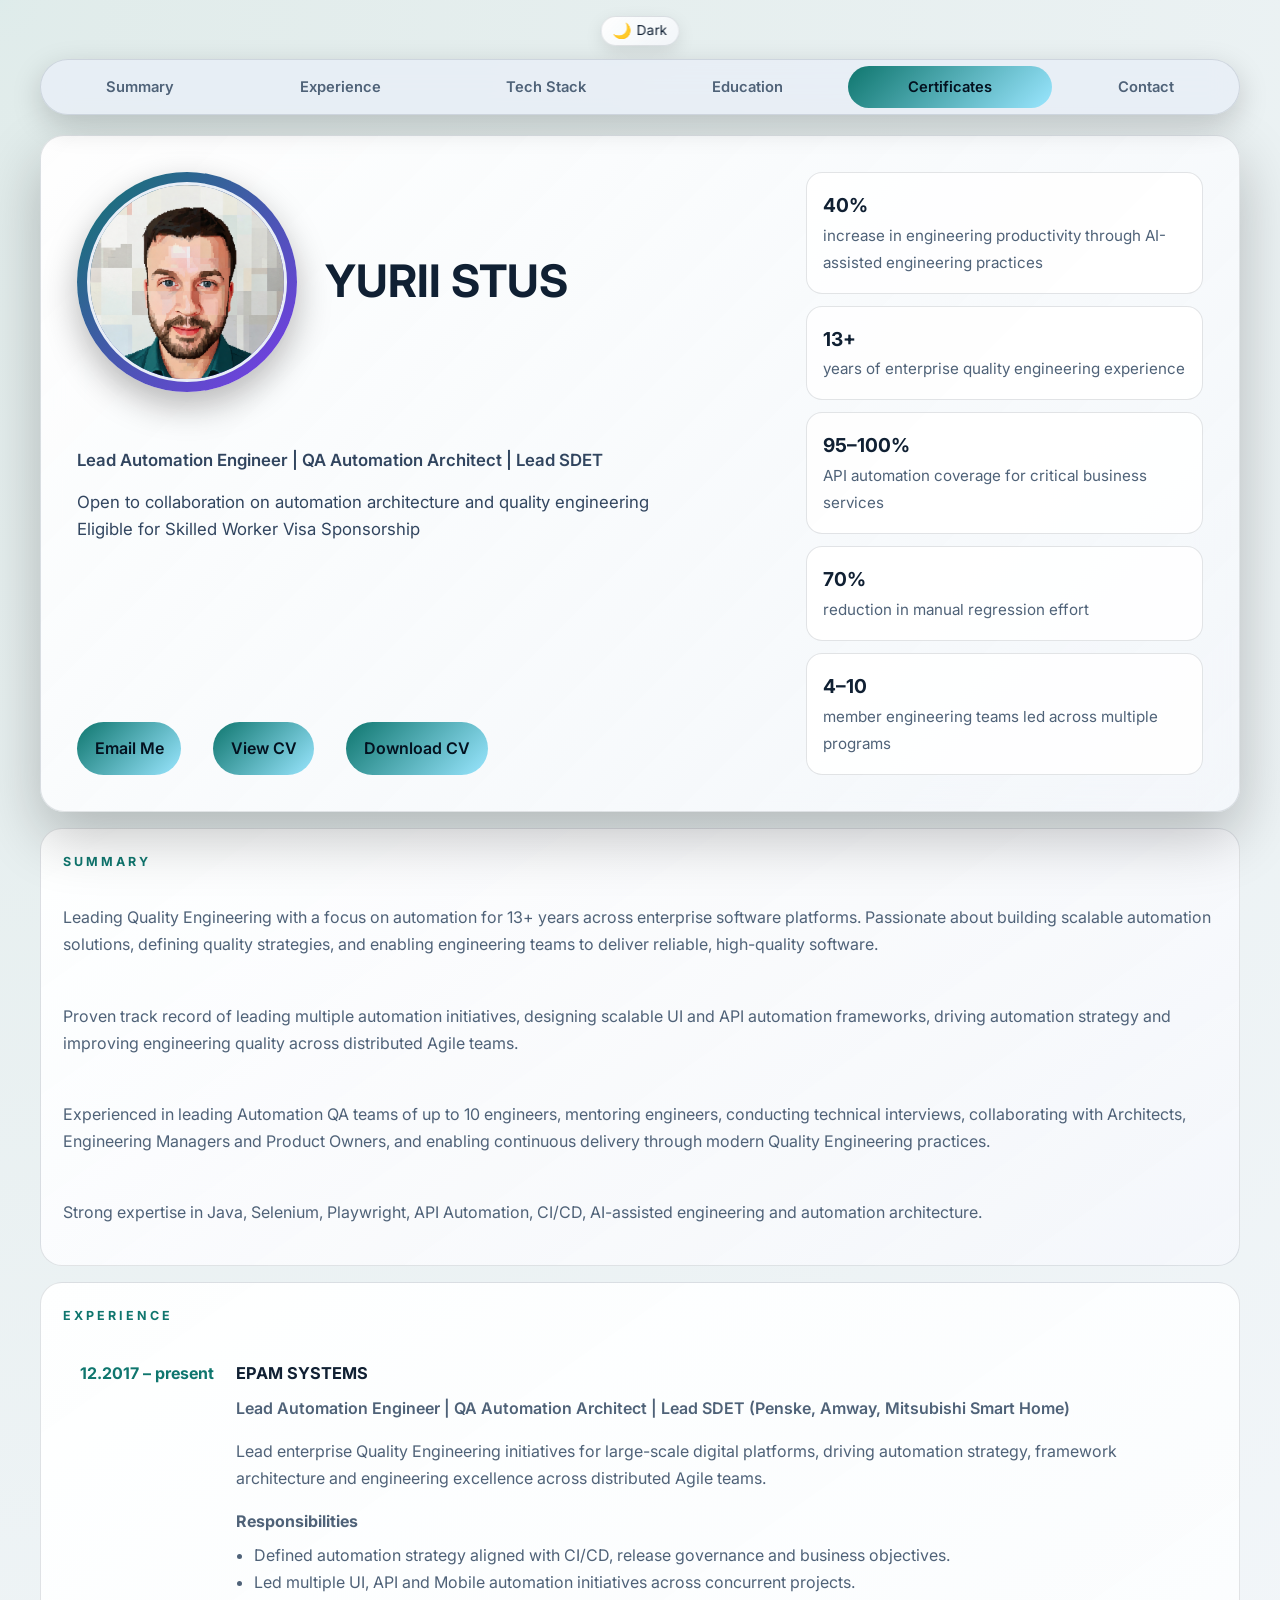
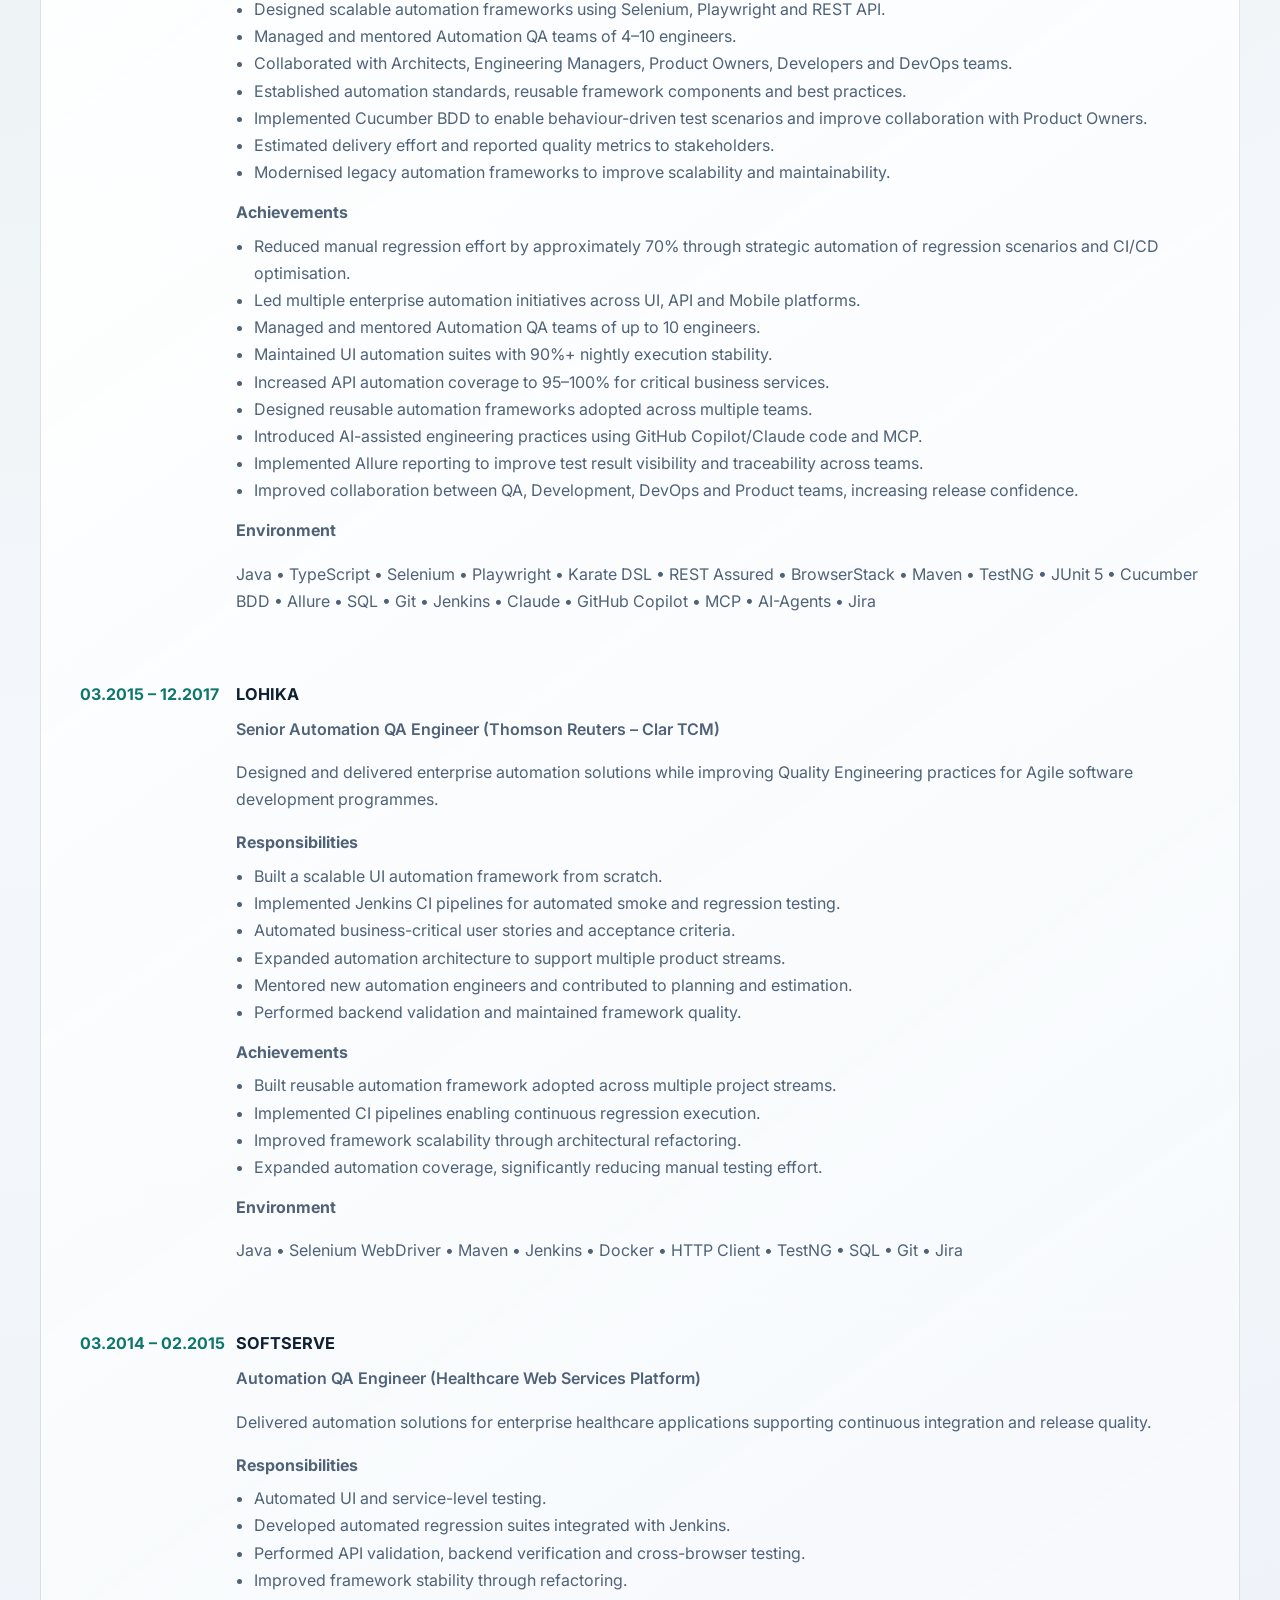
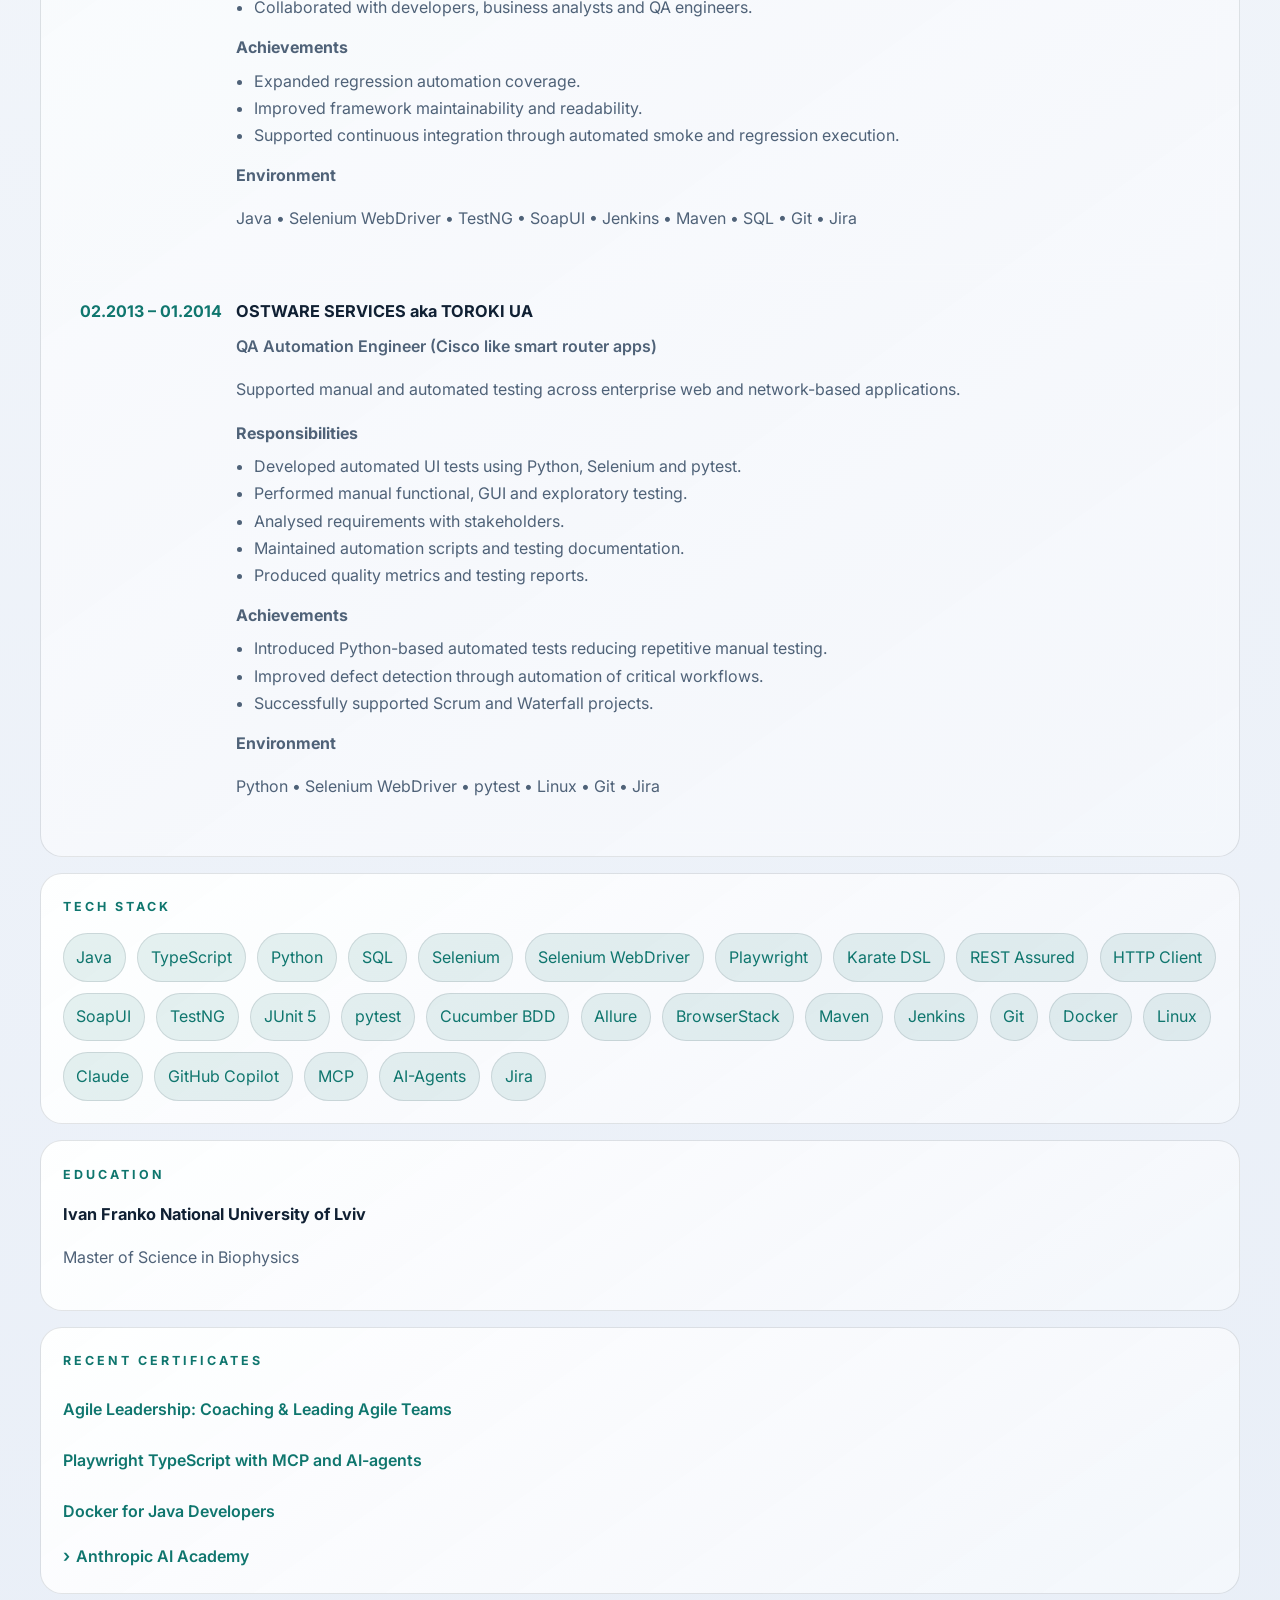
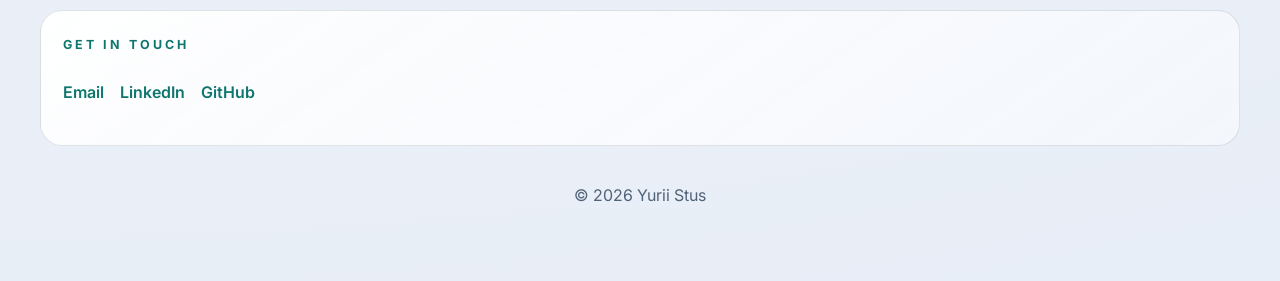
==== commit bff66051: "Update styles and enhance CV with new references" ====
--- a/about/index.html
+++ b/about/index.html
@@ -13,7 +13,7 @@
     <link rel="preconnect" href="https://fonts.googleapis.com" />
     <link rel="preconnect" href="https://fonts.gstatic.com" crossorigin />
     <link href="https://fonts.googleapis.com/css2?family=Inter:wght@400;500;600;700;800&display=swap" rel="stylesheet" />
-    <link rel="stylesheet" href="styles.css?v=4" />
+    <link rel="stylesheet" href="styles.css?v=5" />
   </head>
   <body>
     <div class="page-shell">
@@ -149,7 +149,7 @@
                   <li>Expanded automation coverage, significantly reducing manual testing effort.</li>
                 </ul>
                 <p class="timeline-item__subheading">Environment</p>
-                <p class="timeline-item__env">Java • Selenium WebDriver • Maven • Jenkins • HTTP Client • TestNG • SQL • Git • Jira</p>
+                <p class="timeline-item__env">Java • Selenium WebDriver • Maven • Jenkins • Docker • HTTP Client • TestNG • SQL • Git • Jira</p>
               </div>
             </article>
 
@@ -230,6 +230,7 @@
             <span>Maven</span>
             <span>Jenkins</span>
             <span>Git</span>
+            <span>Docker</span>
             <span>Linux</span>
             <span>Claude</span>
             <span>GitHub Copilot</span>
@@ -258,6 +259,7 @@
           <div class="contact-links">
             <a href="https://www.udemy.com/certificate/UC-6358afda-c104-4264-98db-40baabbb0e95/" target="_blank" rel="noreferrer">Agile Leadership: Coaching &amp; Leading Agile Teams</a>
             <a href="https://www.udemy.com/certificate/UC-6a31a946-71d8-4ea3-8d78-8f1dc830c024/" target="_blank" rel="noreferrer">Playwright TypeScript with MCP and AI-agents</a>
+            <a href="https://www.udemy.com/certificate/UC-c6047ef0-3246-4de9-8dad-688cd4b2c481/" target="_blank" rel="noreferrer">Docker for Java Developers</a>
             <details class="cert-group">
               <summary>Anthropic AI Academy</summary>
               <div class="cert-group__list">
--- a/about/styles.css
+++ b/about/styles.css
@@ -367,6 +367,11 @@
   text-decoration: none;
 }
 
+#certificates .contact-links a {
+  display: block;
+  flex-basis: 100%;
+}
+
 .cert-placeholder {
   display: inline-block;
   flex-basis: 100%;
